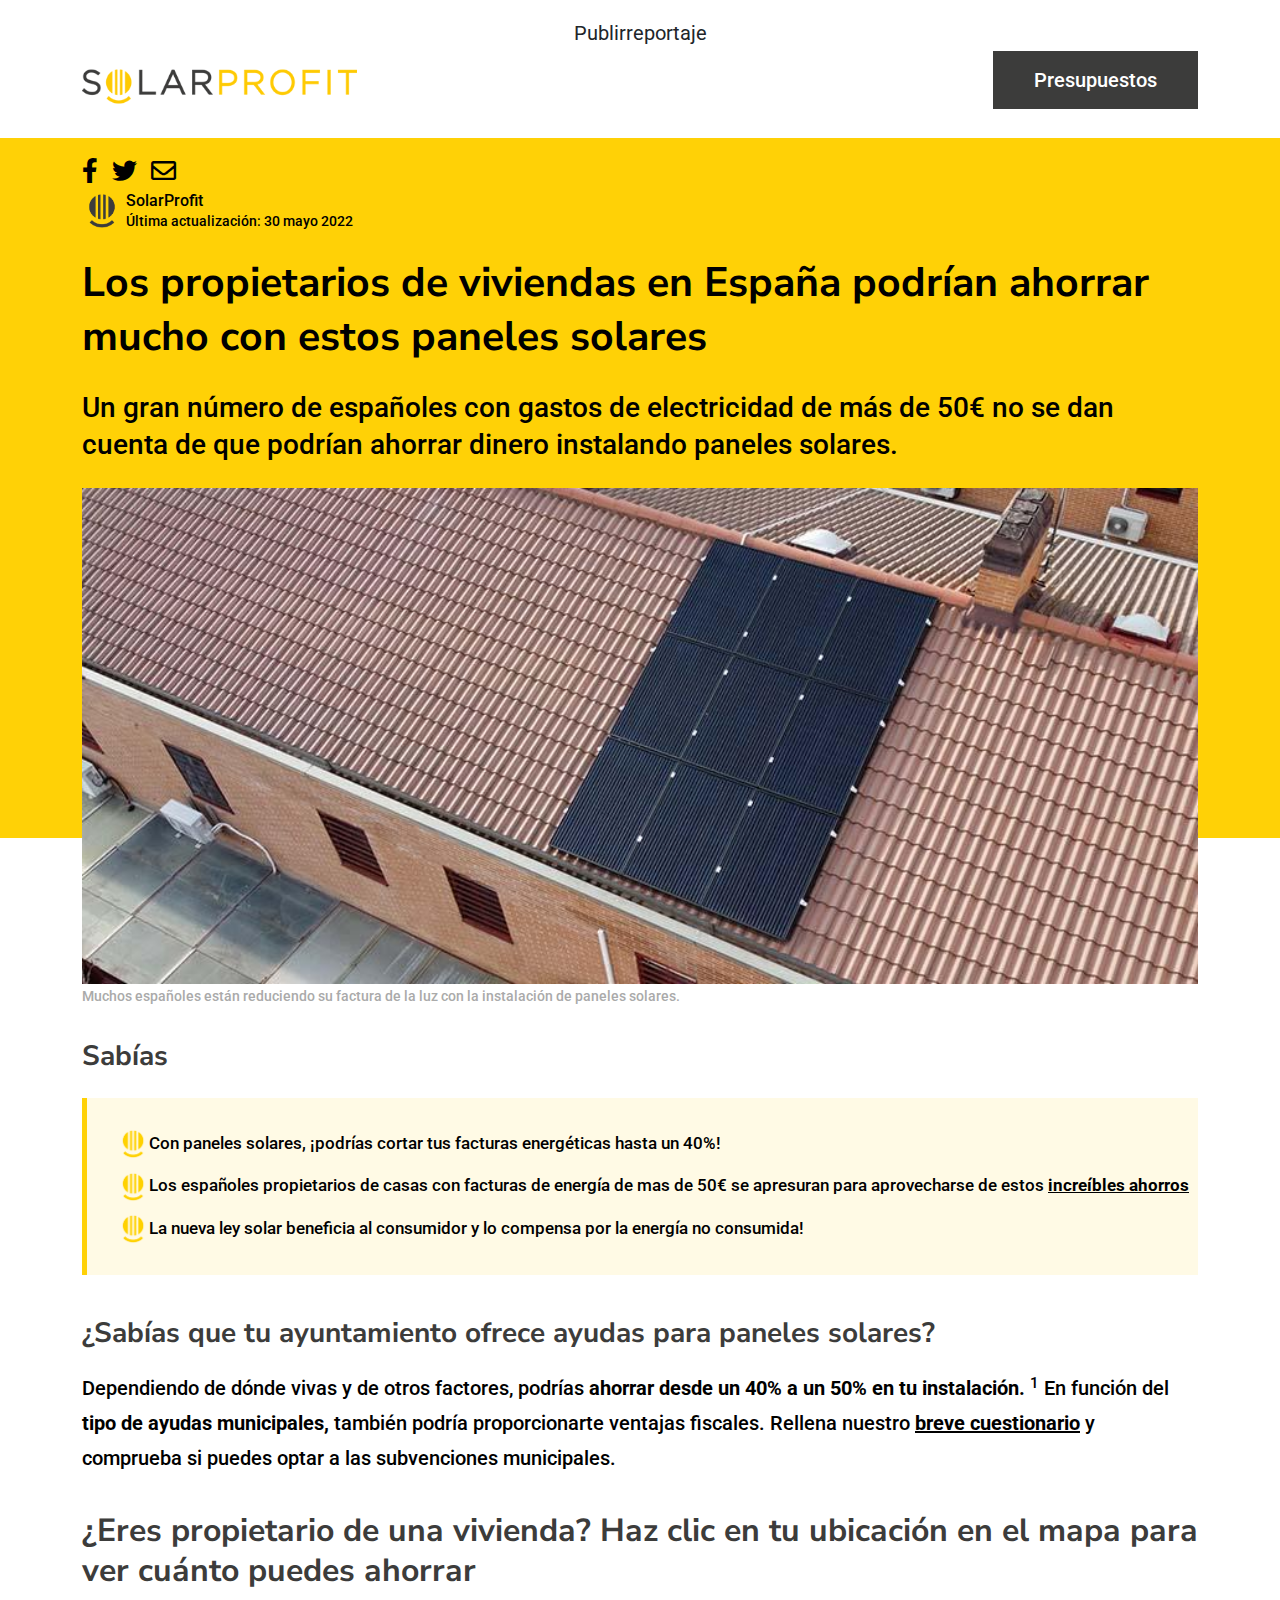
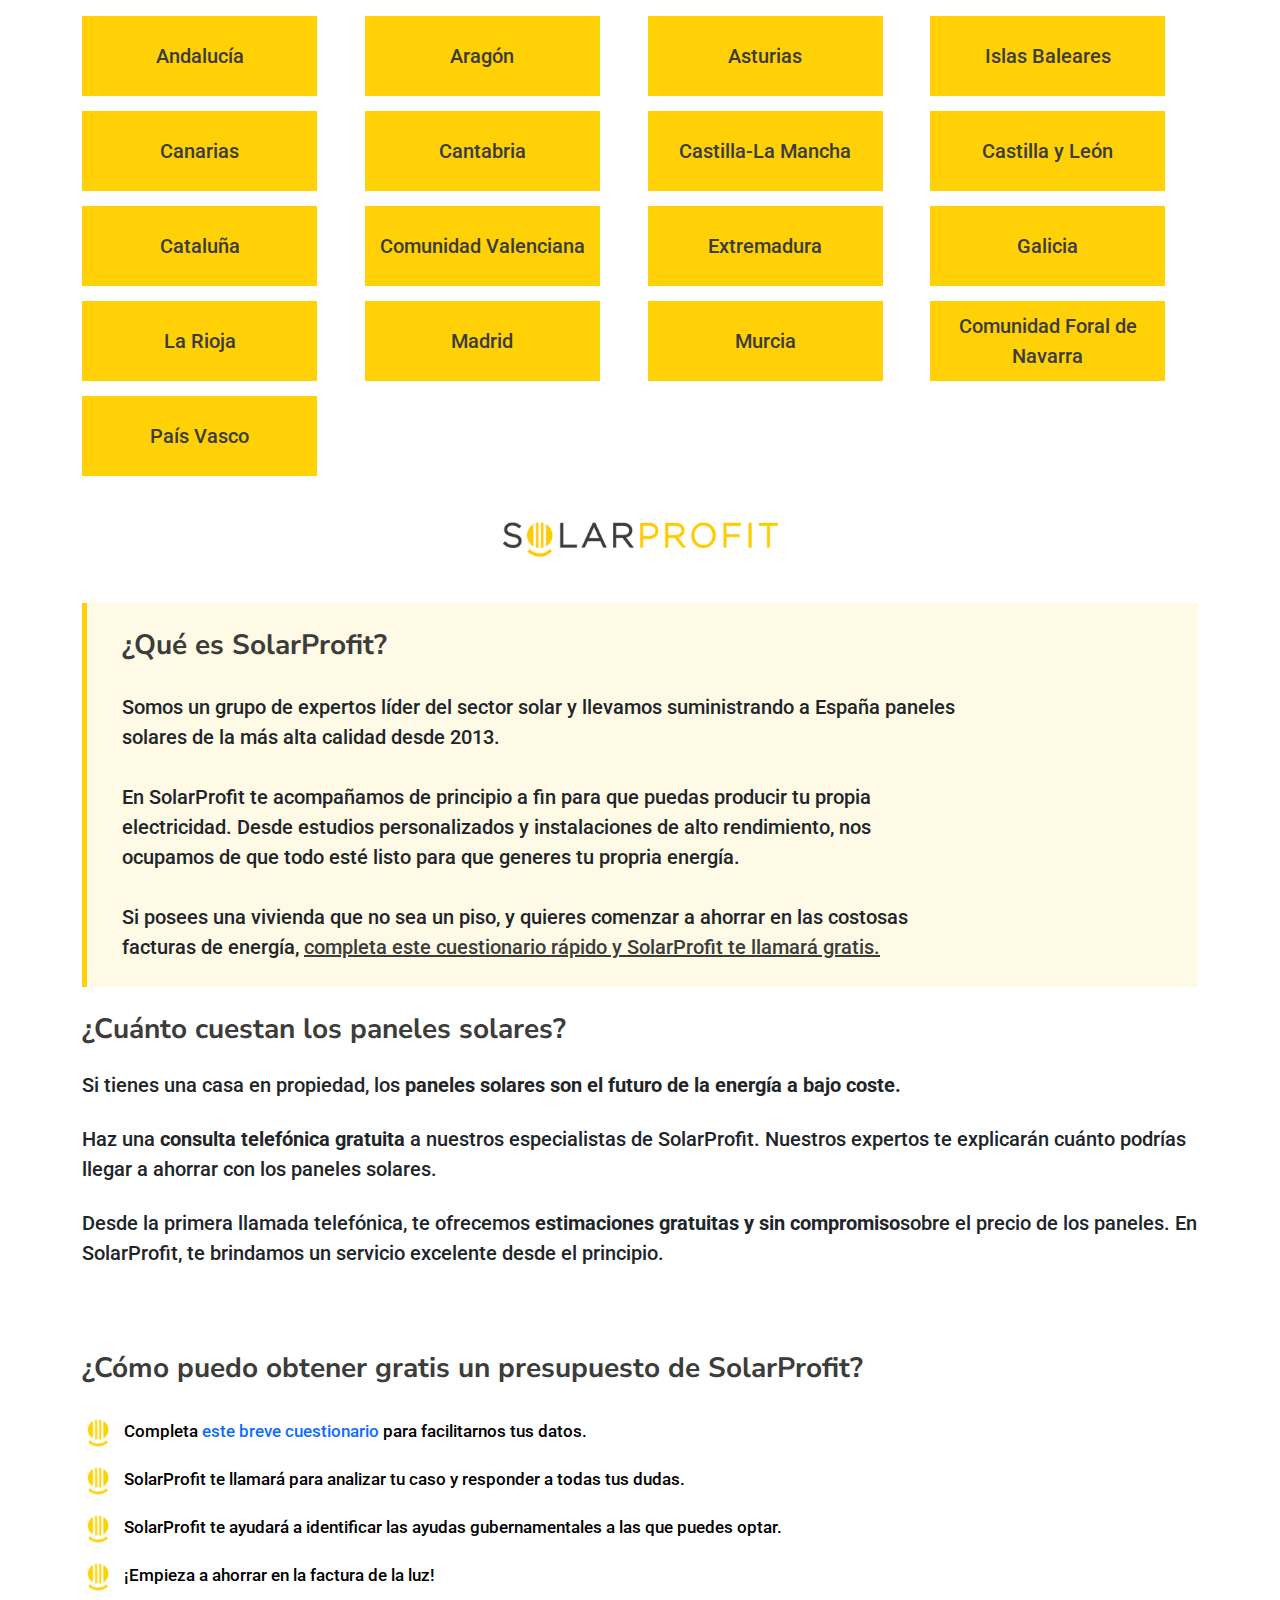
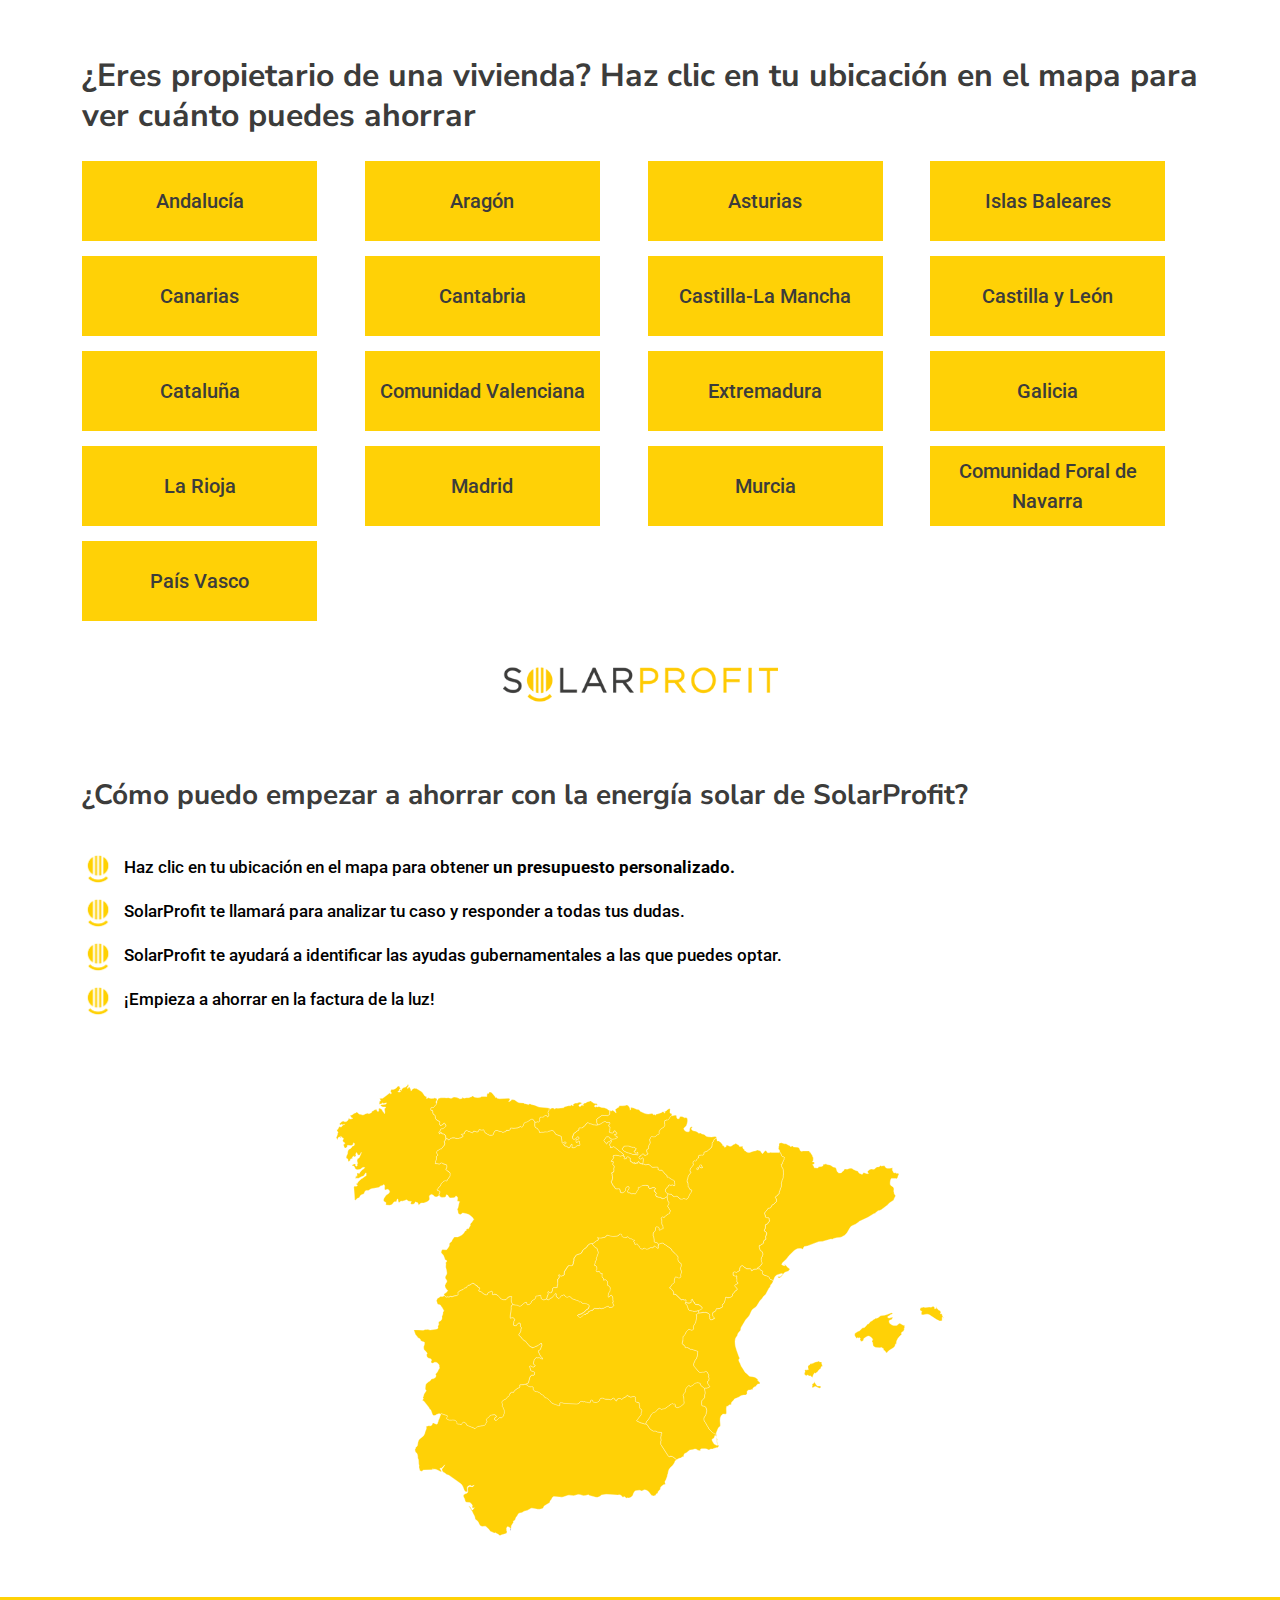
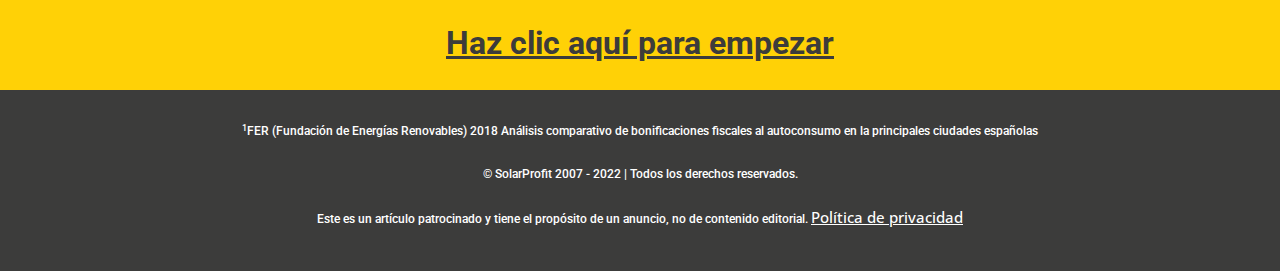
==== index.html @ 8069a6cf "first commit" ====
<!DOCTYPE html>
<html lang="en">
<head>
  <meta charset="UTF-8">
  <meta name="viewport" content="width=device-width, initial-scale=1.0">
  <meta http-equiv="X-UA-Compatible" content="ie=edge">
  <title>Solar Profit | </title>
  <link rel='shortcut icon' href='assets/images/solarprofit-favicon-grey.png' type='image/x-icon'>
  <link rel="stylesheet" href="assets/vendor/fontawesome/css/all.min.css">
  <link rel="stylesheet" href="assets/vendor/bootstrap/css/bootstrap.min.css">
  <link rel="stylesheet" href="assets/vendor/Swiper-slider/css/swiper-bundle.min.css">
  <link rel="stylesheet" href="assets/css/style.css">
</head>

<body>
  <!-- all codes for ===***header***=== starts from here -->
  <header class="header py-3">
    <div class="container">
      <h2 class="adver">Publirreportaje</h2>
      <div class="main">
         <div class="row">
            <div class="col-sm-6 text-center text-sm-start">
               <img class="img-fluid logo-lg" src="assets/images/solar-profit-logo.png" alt="img">
            </div>
            <div class="col-sm-6 text-end d-none d-sm-block">
               <a class="btn btn-black"href="solar-profit-v1.html">Presupuestos</a>
            </div>
         </div>
      </div>
    </div>    
  </header>
  <!-- all codes for ===***header***=== ended -->



  <!-- all codes for ===***banner***=== starts from here -->
  <section class="hero">
   <div class="top-section">
      <div class="container">
         <div class="social-media">
            <a href="#"><i class="fab fa-facebook-f"></i></a>
            <a href="#"><i class="fab fa-twitter"></i></a>
            <a href="#"><i class="far fa-envelope"></i></a>
   
            <div>
               <div class="d-flex pt-1">
                  <div class="image me-1"><img width="40" src="assets/images/solarprofit-favicon-grey.png" alt="img"></div>
                  <div class="text">
                     <h5>SolarProfit</h5>
                     <p>Última actualización: 30 mayo 2022</p>
                  </div>
               </div>
            </div>
         </div>
   
         <div class="main-content">
            <h1>Los propietarios de viviendas en España podrían ahorrar mucho con estos paneles solares</h1>
            <p>Un gran número de españoles con gastos de electricidad de más de 50€ no se dan cuenta de que podrían ahorrar dinero instalando paneles solares.
            </p>
         </div>
      </div>
   </div>
   <div class="bottom-section">
      <div class="container">
         <div class="image-container">
            <img class="img-fluid w-100" src="assets/images/eco-experts-sp-es-branded-hero-2.jpg" alt="image">
            <p class="pic-detailed">Muchos españoles están reduciendo su factura de la luz con la instalación de paneles solares.</p>
         </div>
      </div>
   </div>
  </section>
  <!-- all codes for ===***banner***=== ended -->


  <!-- all codes for ===***solar-properties***=== starts from here -->
  <section class="solar-properties">
   <div class="container">
      <h2>Sabías</h2>
      <div>
         <ul class="propery-list">
            <li><img width="32" src="assets/images/solarprofit-favicon-yellow.png" alt="bullet">Con paneles solares, ¡podrías cortar tus facturas energéticas hasta un 40%!</li>
            <li><img width="32" src="assets/images/solarprofit-favicon-yellow.png" alt="bullet">Los españoles propietarios de casas con facturas de energía de mas de 50€ se apresuran para aprovecharse de estos <a href="#">increíbles ahorros</a></li>
            <li><img width="32" src="assets/images/solarprofit-favicon-yellow.png" alt="bullet">La nueva ley solar beneficia al consumidor y lo compensa por la energía no consumida!</li>
         </ul>
      </div>

      <h2 class="py-3">¿Sabías que tu ayuntamiento ofrece ayudas para paneles solares?</h2>

      <p>Dependiendo de dónde vivas y de otros factores, podrías <strong>ahorrar desde un 40% a un 50% en tu instalación.</strong> <SUP>1</SUP> En función del <strong>tipo de ayudas municipales, </strong>también podría proporcionarte ventajas fiscales. Rellena nuestro <a href="#">breve cuestionario</a> y comprueba si puedes optar a las subvenciones municipales.</p>
   </div>
  </section>
  <!-- all codes for ===***solar-properties***=== ended -->


  <!-- all codes for ===***NEAR LOcation service***=== starts from here -->
  <section class="near-location-service">
   <div class="container">
      <h2><a href="#">¿Eres propietario de una vivienda? Haz clic en tu ubicación en el mapa para ver cuánto puedes ahorrar</a></h2>

      <div class="locations">
         <div><a class="btn btn-yellow" href="#">Andalucía</a></div>
         <div><a class="btn btn-yellow" href="#">Aragón</a></div>
         <div><a class="btn btn-yellow" href="#">Asturias</a></div>
         <div><a class="btn btn-yellow" href="#">Islas Baleares</a></div>
         <div><a class="btn btn-yellow" href="#">Canarias</a></div>
         <div><a class="btn btn-yellow" href="#">Cantabria</a></div>
         <div><a class="btn btn-yellow" href="#">Castilla-La Mancha</a></div>
         <div><a class="btn btn-yellow" href="#">Castilla y León</a></div>
         <div><a class="btn btn-yellow" href="#">Cataluña</a></div>
         <div><a class="btn btn-yellow" href="#">Comunidad Valenciana</a></div>
         <div><a class="btn btn-yellow" href="#">Extremadura</a></div>
         <div><a class="btn btn-yellow" href="#">Galicia</a></div>
         <div><a class="btn btn-yellow" href="#">La Rioja</a></div>
         <div><a class="btn btn-yellow" href="#">Madrid</a></div>
         <div><a class="btn btn-yellow" href="#">Murcia</a></div>
         <div><a class="btn btn-yellow" href="#">Comunidad Foral de Navarra</a></div>
         <div><a class="btn btn-yellow" href="#">País Vasco</a></div>
      </div>
   </div>
  </section>
  <!-- all codes for ===***NEAR LOcation service***=== ended -->

  <!-- cost-n-details -->
  <section class="cost-and-details">
   <div class="container">
      <div class="header text-center">
         <img class="img-fluid logo-lg" src="assets/images/solar-profit-logo.png" alt="a">
      </div>

      <div class="what-is-solarProfit">
         <h2>¿Qué es SolarProfit?</h2>
         <p>
            Somos un grupo de expertos líder del sector solar y llevamos suministrando a España paneles
            solares de la más alta calidad desde 2013.

            En SolarProfit te acompañamos de principio a fin para que puedas producir tu propia
            electricidad. Desde estudios personalizados y instalaciones de alto rendimiento, nos
            ocupamos de que todo esté listo para que generes tu propria energía.

            Si posees una vivienda que no sea un piso, y quieres comenzar a ahorrar en las costosas
            facturas de energía, <a href="#">completa este cuestionario rápido y SolarProfit te llamará gratis.</a>
         </p>
      </div>

      <div class="cost pb-3 pb-md-5">
         <h2 class="pb-3 pb-md-4">¿Cuánto cuestan los paneles solares?</h2>
         <p>Si tienes una casa en propiedad, los <strong>paneles solares son el futuro de la energía a bajo coste.</strong></p> <br>
         <p>Haz una <strong>consulta telefónica gratuita</strong> a nuestros especialistas de SolarProfit. Nuestros expertos te explicarán cuánto podrías llegar a ahorrar con los paneles solares.</p>
         <br>
         <p>Desde la primera llamada telefónica, te ofrecemos <strong>estimaciones gratuitas y sin compromiso</strong>sobre el precio de los paneles. En SolarProfit, te brindamos un servicio excelente desde el principio.</p>
      </div>

      <div class="free-quote">
         <h2 class="pb-3 pb-md-4">¿Cómo puedo obtener gratis un presupuesto de SolarProfit?</h2>

         <div>
            <ul>
               <li><img src="assets/images/solarprofit-favicon-yellow.png" alt="img">Completa <a href="#">este breve cuestionario</a> para facilitarnos tus datos.</li>
               <li><img src="assets/images/solarprofit-favicon-yellow.png" alt="img">SolarProfit te llamará para analizar tu caso y responder a todas tus dudas.</li>
               <li><img src="assets/images/solarprofit-favicon-yellow.png" alt="img">SolarProfit te ayudará a identificar las ayudas gubernamentales a las que puedes optar.</li>
               <li><img src="assets/images/solarprofit-favicon-yellow.png" alt="img">¡Empieza a ahorrar en la factura de la luz!</li>
            </ul>
         </div>
      </div>
   </div>
  </section>
  <!-- cost-n-details -->

   <!-- all codes for ===***NEAR LOcation service***=== starts from here -->
   <section class="near-location-service">
      <div class="container">
         <h2><a href="#">¿Eres propietario de una vivienda? Haz clic en tu ubicación en el mapa para ver cuánto puedes ahorrar</a></h2>
   
         <div class="locations">
            <div><a class="btn btn-yellow" href="#">Andalucía</a></div>
            <div><a class="btn btn-yellow" href="#">Aragón</a></div>
            <div><a class="btn btn-yellow" href="#">Asturias</a></div>
            <div><a class="btn btn-yellow" href="#">Islas Baleares</a></div>
            <div><a class="btn btn-yellow" href="#">Canarias</a></div>
            <div><a class="btn btn-yellow" href="#">Cantabria</a></div>
            <div><a class="btn btn-yellow" href="#">Castilla-La Mancha</a></div>
            <div><a class="btn btn-yellow" href="#">Castilla y León</a></div>
            <div><a class="btn btn-yellow" href="#">Cataluña</a></div>
            <div><a class="btn btn-yellow" href="#">Comunidad Valenciana</a></div>
            <div><a class="btn btn-yellow" href="#">Extremadura</a></div>
            <div><a class="btn btn-yellow" href="#">Galicia</a></div>
            <div><a class="btn btn-yellow" href="#">La Rioja</a></div>
            <div><a class="btn btn-yellow" href="#">Madrid</a></div>
            <div><a class="btn btn-yellow" href="#">Murcia</a></div>
            <div><a class="btn btn-yellow" href="#">Comunidad Foral de Navarra</a></div>
            <div><a class="btn btn-yellow" href="#">País Vasco</a></div>
         </div>
      </div>
   </section>
   <!-- all codes for ===***NEAR LOcation service***=== ended -->


   <!-- starts saving with solar energy -->
   <section class="saving-with-solar">
      <div class="container">
         <div class="header text-center">
          <img class="img-fluid logo-lg" src="assets/images/solar-profit-logo.png" alt="img">
         </div>

         <div class="contents">
           <h2>¿Cómo puedo empezar a ahorrar con la energía solar de SolarProfit?</h2>

            <ul>
               <li><img src="assets/images/solarprofit-favicon-yellow.png" alt="img">Haz clic en tu ubicación en el mapa para obtener <strong>un presupuesto personalizado.</strong></li>
               <li><img src="assets/images/solarprofit-favicon-yellow.png" alt="img">SolarProfit te llamará para analizar tu caso y responder a todas tus dudas.</li>
               <li><img src="assets/images/solarprofit-favicon-yellow.png" alt="img">SolarProfit te ayudará a identificar las ayudas gubernamentales a las que puedes optar.</li>
               <li><img src="assets/images/solarprofit-favicon-yellow.png" alt="img">¡Empieza a ahorrar en la factura de la luz!</li>
            </ul>

            <div class="map py-3 py-md-5">
               <div class="text-center">
                  <img width="850" class="img-fluid map-image" src="assets/images/map.svg" alt="map">
               </div>
            </div>

         </div>
      </div>
      <h5 class="let-start text-center"><a href="#">Haz clic aquí para empezar</a></h5>
  </section>
  <!-- starts saving with solar energy -->




  <!-- all codes for ===***footer***=== starts from here -->
  <footer class="footer">
    <div class="container text-center">
      <p class="footer-small-font"> <SUp>1</SUp>FER (Fundación de Energías Renovables) 2018 Análisis comparativo de bonificaciones fiscales al autoconsumo en la principales ciudades españolas</p>

      <p class="footer-small-font">© SolarProfit 2007 - 2022 | Todos los derechos reservados.</p>
  
      <p class="footer-small-font">Este es un artículo patrocinado y tiene el propósito de un anuncio, no de contenido editorial. <a href="#">Política de privacidad</a></p>
    </div>
  </footer>
  <!-- all codes for ===***footer***=== ended -->


  <!-- all scripts are starts from here -->
  <script src="assets/vendor/bootstrap/js/bootstrap.min.js"></script>
  <script src="assets/vendor/Swiper-slider/js/swiper-bundle.min.js"></script>
  <script src="assets/js/custom.js"></script>
  <!-- .........script ended............. -->
</body>
</html>
---- assets/css/style.css ----
@import"https://fonts.googleapis.com/css2?family=Montserrat:wght@100;300;400;500;700&family=Nunito+Sans:wght@300;400;700&family=Open+Sans:wght@300;400;500;700&family=Roboto:wght@300;400;500;700&display=swap";*{margin:0;padding:0;outline:none;box-sizing:border-box}::after,::before{box-sizing:border-box}h1,h2,h3,h4,h5,h6,ol,ul,p,address,strong,i{margin-top:0px;margin-bottom:0px}ul,li{list-style:none}a,a:hover{text-decoration:none}body{font-family:"Roboto",sans-serif}.header{padding:3px 0}.header .image{text-align:center}.header .image img{width:100%;max-width:160px}.header .adver{font-family:"Roboto",sans-serif;font-weight:400;font-size:20px;text-align:center;line-height:35px}.logo-lg{width:100%;max-width:275px}.footer{padding:30px 0;background:#3c3c3b;color:#fff}.footer p{color:#e5e8ec;font-size:15px;font-family:"Open Sans",sans-serif;padding-bottom:10px}.footer a{color:#fff;text-decoration:underline;font-size:15px;font-family:"Open Sans",sans-serif;font-weight:500}.footer .policy{border-right:2px solid #fff}.footer .footer-small-font{font-family:"Roboto",sans-serif;font-weight:500;font-size:12px;line-height:23px;color:#fff}.footer .footer-small-font:not(:last-child){padding-bottom:20px}@media(min-width: 1500px){.banner{padding-bottom:50px}}.banner .main{background:#ffd106}.banner .main .section-header h1{font-family:"Montserrat",sans-serif;font-weight:600;font-size:31px;text-align:center;padding:32px 0;color:#3c3c3b}@media(max-width: 991px){.banner .main .section-header h1{font-size:24px}}@media(max-width: 767px){.banner .main .section-header h1{font-size:20px}}@media(min-width: 1500px){.banner .main .image img{position:relative;z-index:999;margin-bottom:-50px}}.hero .top-section{background:#ffd106;padding-bottom:350px}.hero .top-section .social-media{padding-top:20px}.hero .top-section .social-media a{display:inline-block;margin-right:10px}.hero .top-section .social-media a i{color:#000;font-size:25px}.hero .top-section .social-media .text{padding-bottom:25px}.hero .top-section .social-media .text h5{font-family:"Roboto",sans-serif;font-weight:500;font-size:16px;line-height:20px;color:#000}.hero .top-section .social-media .text p{font-family:"Roboto",sans-serif;font-weight:500;font-size:14px;line-height:20px;color:#000}.hero .top-section .main-content h1{font-family:"Nunito Sans",sans-serif;font-weight:700;font-size:41px;line-height:54px;color:#000}.hero .top-section .main-content p{font-family:"Roboto",sans-serif;font-weight:500;font-size:28px;line-height:37px;color:#000;padding:25px 0}.hero .bottom-section{margin-top:-350px;position:relative;z-index:999}.hero .bottom-section .image-container img{padding-bottom:-100px}.hero .bottom-section .image-container .pic-detailed{font-family:"Roboto",sans-serif;font-weight:500;font-size:14px;line-height:25px;color:#aaa}.btn-black{background:#3c3c3b;color:#fff;font-family:"Roboto",sans-serif;font-weight:500;font-size:20px;line-height:56px;padding:0 40px;border-radius:0}@media(max-width: 767px){.btn-black{line-height:40px;padding:0 20px}}.btn-yellow{background:#ffd106;color:#3c3c3b;font-size:20px;font-family:"Roboto",sans-serif;font-weight:500;border-radius:0;text-align:center;height:80px;width:100%;max-width:235px;display:flex;align-items:center;justify-content:center;padding:5px}.btn-yellow:hover{background:#3c3c3b;color:#fff}.why-invest-solar{padding:40px 0}.why-invest-solar .section-header{padding-top:15px;text-align:center;position:relative}.why-invest-solar .section-header::before{content:"";position:absolute;top:50%;left:0;width:100%;height:3px;background:#ffd106}.why-invest-solar .section-header h2{font-family:"Montserrat",sans-serif;font-weight:600;font-size:31px;text-align:center;color:#3c3c3b;position:relative;background:#fff;display:inline-block}@media(max-width: 991px){.why-invest-solar .section-header h2{font-size:24px}}@media(max-width: 767px){.why-invest-solar .section-header h2{font-size:20px}}.why-invest-solar .section-body .solar-criteria-details{padding:55px 0}.why-invest-solar .section-body .solar-criteria-details .item-card{height:100%;text-align:center}@media(min-width: 1400px){.why-invest-solar .section-body .solar-criteria-details .item-card{padding:0 80px}}.why-invest-solar .section-body .solar-criteria-details .item-card .image{text-align:center;border-bottom:3px solid #ffd106;max-width:180px;margin:auto}.why-invest-solar .section-body .solar-criteria-details .item-card .image img{width:128px}.why-invest-solar .section-body .solar-criteria-details .item-card .text{padding-top:20px}.why-invest-solar .section-body .solar-criteria-details .item-card .text h3{font-family:"Montserrat",sans-serif;font-weight:700;font-size:20px;padding-bottom:15px;color:#444}.why-invest-solar .section-body .solar-criteria-details .item-card .text p{font-family:"Open Sans",sans-serif;font-weight:400;font-size:18px;color:#444}.awards{background:#fff8d9;padding:35px 0}.awards .contents{display:grid;grid-template-columns:repeat(7, 1fr);text-align:center}@media(max-width: 991px){.awards .contents{grid-template-columns:repeat(4, 1fr);gap:20px}}@media(max-width: 575px){.awards .contents{grid-template-columns:repeat(3, 1fr);gap:20px}}.awards .contents img{max-height:60px;opacity:.7}.solar-properties{padding:30px 0}.solar-properties h2{font-family:"Nunito Sans",sans-serif;font-weight:700;font-size:28px;line-height:34px;color:#3c3c3b}.solar-properties .propery-list{padding:25px 0 25px 30px;margin:25px 0;border-left:5px solid #ffd106;background:#fffae5}.solar-properties .propery-list li{font-family:"Roboto",sans-serif;font-weight:500;font-size:17px;line-height:30px;color:#000;padding:5px 0}.solar-properties .propery-list li a{color:#000;font-weight:700;text-decoration:underline}.solar-properties p{font-family:"Roboto",sans-serif;font-weight:500;font-size:20px;line-height:35px;color:#000;padding:5px 0}.solar-properties p a{font-weight:700;text-decoration:underline;color:#000}.near-location-service h2{font-family:"Nunito Sans",sans-serif;font-weight:700;font-size:32px;line-height:40px;color:#3c3c3b}.near-location-service h2 a{color:#3c3c3b}.near-location-service .locations{padding:25px 0;display:grid;grid-template-columns:repeat(4, 1fr);gap:15px}@media(max-width: 991px){.near-location-service .locations{grid-template-columns:repeat(3, 1fr)}}@media(max-width: 575px){.near-location-service .locations{grid-template-columns:repeat(2, 1fr)}}.cost-and-details h2{font-family:"Nunito Sans",sans-serif;font-weight:700;font-size:28px;line-height:34px;color:#3c3c3b}.cost-and-details p{white-space:pre-line;font-family:"Roboto",sans-serif;font-weight:500;font-size:20px}.cost-and-details p a{color:#3c3c3b;text-decoration:underline}.cost-and-details .what-is-solarProfit{padding:25px 0 25px 35px;margin:25px 0;background:#fffae5;border-left:5px solid #ffd106}.cost-and-details .free-quote{padding:35px 0 55px}.cost-and-details .free-quote ul{padding-left:0}.cost-and-details .free-quote ul li{padding:8px 0;font-family:"Roboto",sans-serif;font-weight:500;font-size:17px;color:#000}.cost-and-details .free-quote ul li img{max-width:32px;margin-right:10px}.saving-with-solar h2{font-family:"Nunito Sans",sans-serif;font-weight:700;font-size:28px;line-height:34px;color:#3c3c3b;padding:55px 0 35px}.saving-with-solar ul{padding-left:0}.saving-with-solar ul li{padding:6px 0;font-family:"Roboto",sans-serif;font-weight:500;font-size:17px;color:#000}.saving-with-solar ul li img{max-width:32px;margin-right:10px}.saving-with-solar .let-start{font-family:"Roboto",sans-serif;font-weight:700;font-size:32px;line-height:57px;padding:18px 0;background:#ffd106}.saving-with-solar .let-start a{color:#3c3c3b;text-decoration:underline}/*# sourceMappingURL=style.css.map */
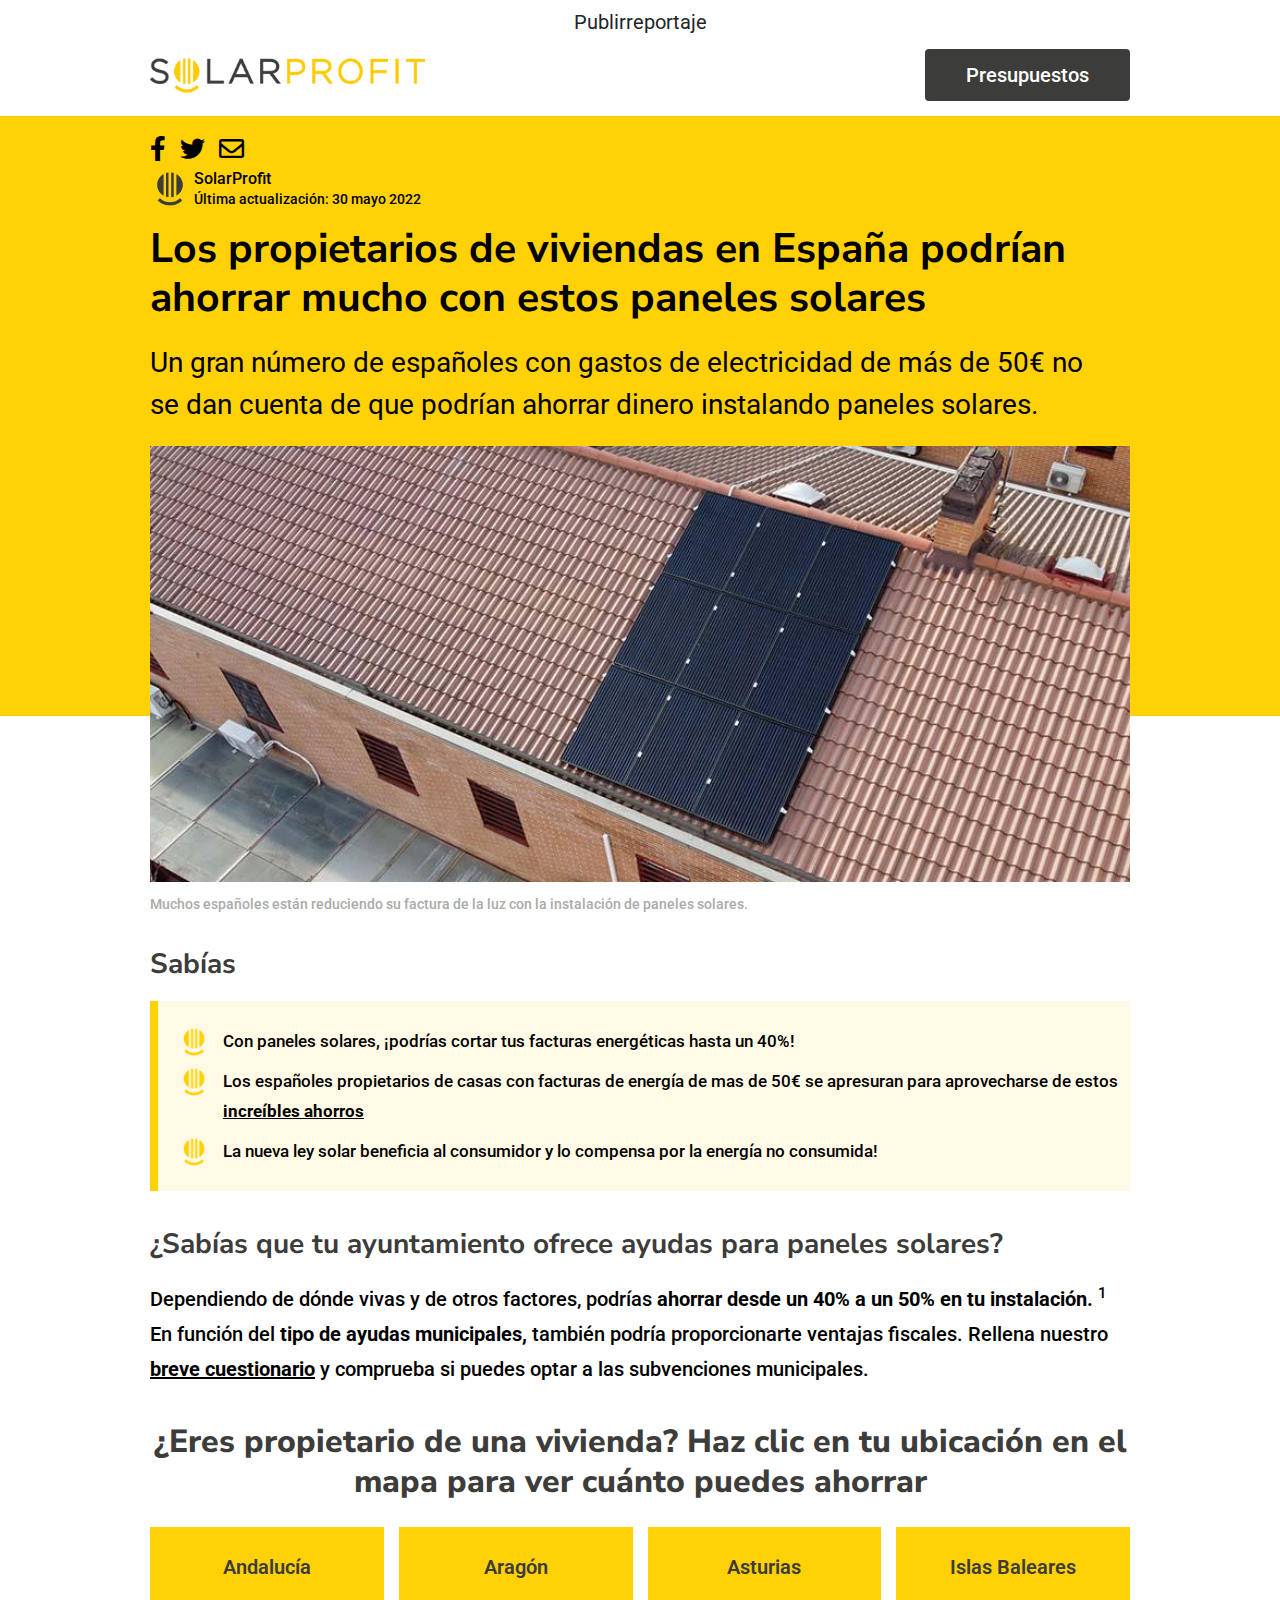
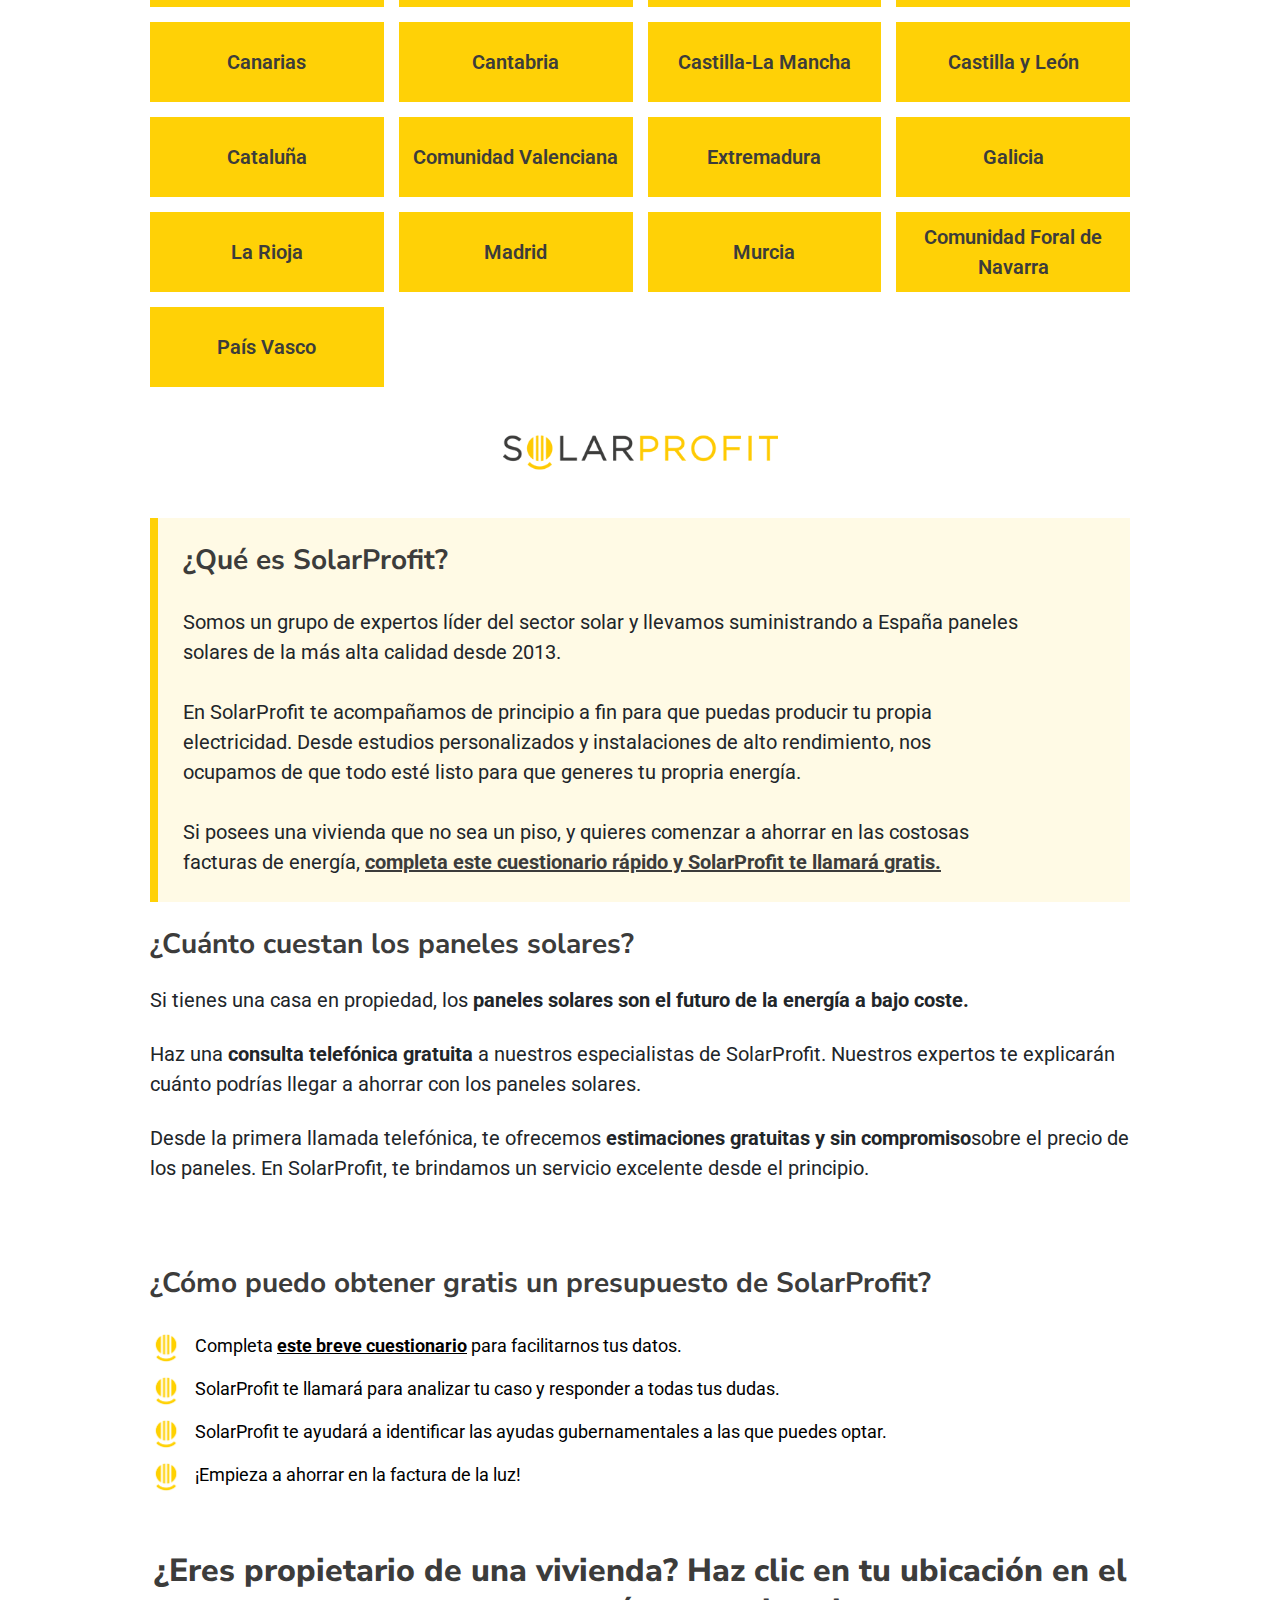
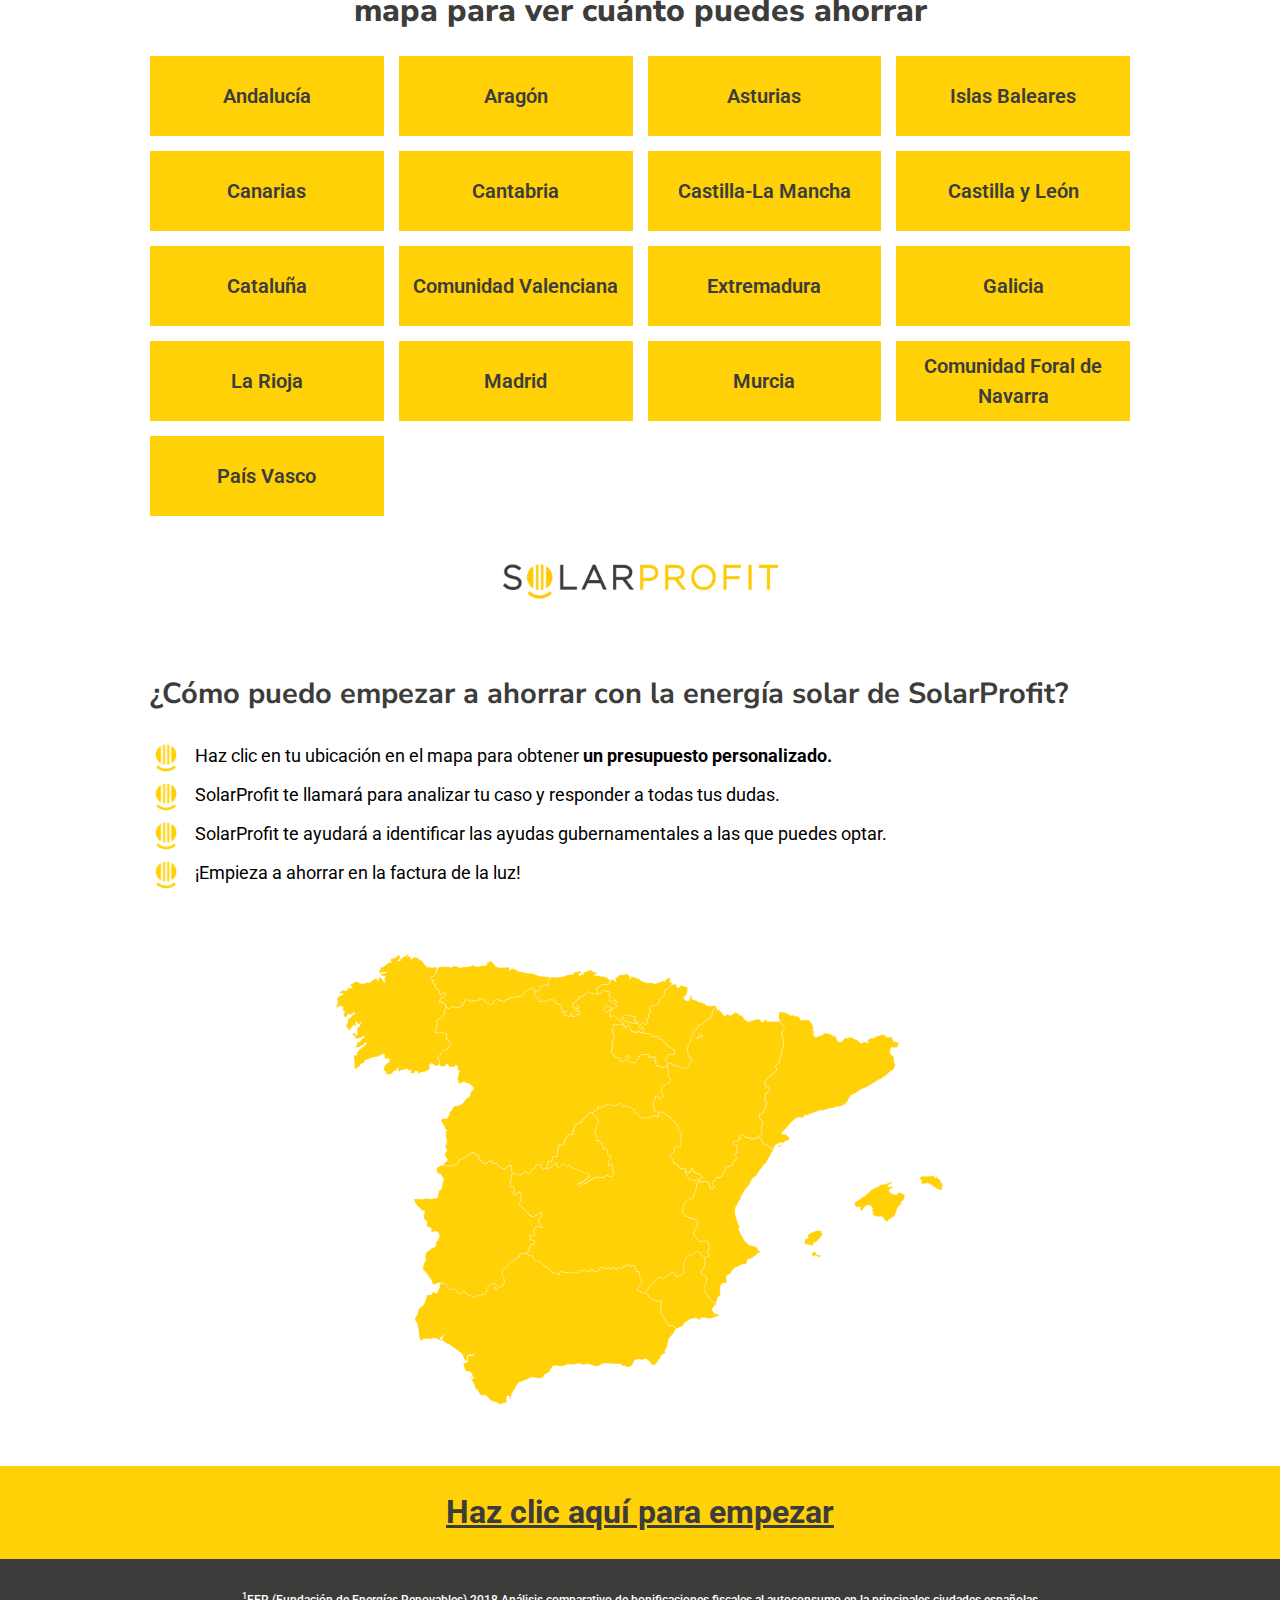
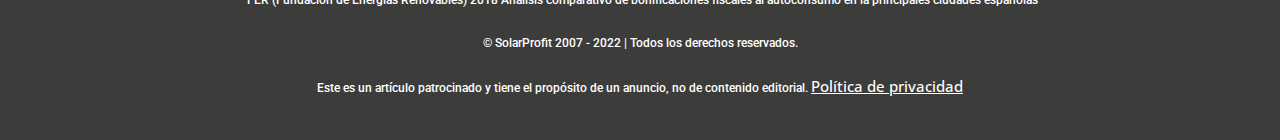
==== commit 7dc0c208: "final" ====
--- a/index.html
+++ b/index.html
@@ -8,17 +8,16 @@
   <link rel='shortcut icon' href='assets/images/solarprofit-favicon-grey.png' type='image/x-icon'>
   <link rel="stylesheet" href="assets/vendor/fontawesome/css/all.min.css">
   <link rel="stylesheet" href="assets/vendor/bootstrap/css/bootstrap.min.css">
-  <link rel="stylesheet" href="assets/vendor/Swiper-slider/css/swiper-bundle.min.css">
   <link rel="stylesheet" href="assets/css/style.css">
 </head>
 
 <body>
   <!-- all codes for ===***header***=== starts from here -->
-  <header class="header py-3">
-    <div class="container">
+  <header class="header">
+    <div class="container w-980">
       <h2 class="adver">Publirreportaje</h2>
       <div class="main">
-         <div class="row">
+         <div class="row align-items-center">
             <div class="col-sm-6 text-center text-sm-start">
                <img class="img-fluid logo-lg" src="assets/images/solar-profit-logo.png" alt="img">
             </div>
@@ -30,7 +29,6 @@
     </div>    
   </header>
   <!-- all codes for ===***header***=== ended -->
-
 
 
   <!-- all codes for ===***banner***=== starts from here -->
@@ -55,7 +53,8 @@
    
          <div class="main-content">
             <h1>Los propietarios de viviendas en España podrían ahorrar mucho con estos paneles solares</h1>
-            <p>Un gran número de españoles con gastos de electricidad de más de 50€ no se dan cuenta de que podrían ahorrar dinero instalando paneles solares.
+            <p>Un gran número de españoles con gastos de electricidad de más de 50€ no 
+               se dan cuenta de que podrían ahorrar dinero instalando paneles solares.
             </p>
          </div>
       </div>
@@ -78,9 +77,9 @@
       <h2>Sabías</h2>
       <div>
          <ul class="propery-list">
-            <li><img width="32" src="assets/images/solarprofit-favicon-yellow.png" alt="bullet">Con paneles solares, ¡podrías cortar tus facturas energéticas hasta un 40%!</li>
-            <li><img width="32" src="assets/images/solarprofit-favicon-yellow.png" alt="bullet">Los españoles propietarios de casas con facturas de energía de mas de 50€ se apresuran para aprovecharse de estos <a href="#">increíbles ahorros</a></li>
-            <li><img width="32" src="assets/images/solarprofit-favicon-yellow.png" alt="bullet">La nueva ley solar beneficia al consumidor y lo compensa por la energía no consumida!</li>
+            <li>Con paneles solares, ¡podrías cortar tus facturas energéticas hasta un 40%!</li>
+            <li>Los españoles propietarios de casas con facturas de energía de mas de 50€ se apresuran para aprovecharse de estos <a href="#">increíbles ahorros</a></li>
+            <li>La nueva ley solar beneficia al consumidor y lo compensa por la energía no consumida!</li>
          </ul>
       </div>
 
@@ -155,10 +154,10 @@
 
          <div>
             <ul>
-               <li><img src="assets/images/solarprofit-favicon-yellow.png" alt="img">Completa <a href="#">este breve cuestionario</a> para facilitarnos tus datos.</li>
-               <li><img src="assets/images/solarprofit-favicon-yellow.png" alt="img">SolarProfit te llamará para analizar tu caso y responder a todas tus dudas.</li>
-               <li><img src="assets/images/solarprofit-favicon-yellow.png" alt="img">SolarProfit te ayudará a identificar las ayudas gubernamentales a las que puedes optar.</li>
-               <li><img src="assets/images/solarprofit-favicon-yellow.png" alt="img">¡Empieza a ahorrar en la factura de la luz!</li>
+               <li>Completa <a href="#">este breve cuestionario</a> para facilitarnos tus datos.</li>
+               <li>SolarProfit te llamará para analizar tu caso y responder a todas tus dudas.</li>
+               <li>SolarProfit te ayudará a identificar las ayudas gubernamentales a las que puedes optar.</li>
+               <li>¡Empieza a ahorrar en la factura de la luz!</li>
             </ul>
          </div>
       </div>
@@ -206,10 +205,10 @@
            <h2>¿Cómo puedo empezar a ahorrar con la energía solar de SolarProfit?</h2>
 
             <ul>
-               <li><img src="assets/images/solarprofit-favicon-yellow.png" alt="img">Haz clic en tu ubicación en el mapa para obtener <strong>un presupuesto personalizado.</strong></li>
-               <li><img src="assets/images/solarprofit-favicon-yellow.png" alt="img">SolarProfit te llamará para analizar tu caso y responder a todas tus dudas.</li>
-               <li><img src="assets/images/solarprofit-favicon-yellow.png" alt="img">SolarProfit te ayudará a identificar las ayudas gubernamentales a las que puedes optar.</li>
-               <li><img src="assets/images/solarprofit-favicon-yellow.png" alt="img">¡Empieza a ahorrar en la factura de la luz!</li>
+               <li>Haz clic en tu ubicación en el mapa para obtener <strong>un presupuesto personalizado.</strong></li>
+               <li>SolarProfit te llamará para analizar tu caso y responder a todas tus dudas.</li>
+               <li>SolarProfit te ayudará a identificar las ayudas gubernamentales a las que puedes optar.</li>
+               <li>¡Empieza a ahorrar en la factura de la luz!</li>
             </ul>
 
             <div class="map py-3 py-md-5">
@@ -223,8 +222,6 @@
       <h5 class="let-start text-center"><a href="#">Haz clic aquí para empezar</a></h5>
   </section>
   <!-- starts saving with solar energy -->
-
-
 
 
   <!-- all codes for ===***footer***=== starts from here -->
@@ -242,7 +239,6 @@
 
   <!-- all scripts are starts from here -->
   <script src="assets/vendor/bootstrap/js/bootstrap.min.js"></script>
-  <script src="assets/vendor/Swiper-slider/js/swiper-bundle.min.js"></script>
   <script src="assets/js/custom.js"></script>
   <!-- .........script ended............. -->
 </body>
--- a/assets/css/style.css
+++ b/assets/css/style.css
@@ -1 +1 @@
-@import"https://fonts.googleapis.com/css2?family=Montserrat:wght@100;300;400;500;700&family=Nunito+Sans:wght@300;400;700&family=Open+Sans:wght@300;400;500;700&family=Roboto:wght@300;400;500;700&display=swap";*{margin:0;padding:0;outline:none;box-sizing:border-box}::after,::before{box-sizing:border-box}h1,h2,h3,h4,h5,h6,ol,ul,p,address,strong,i{margin-top:0px;margin-bottom:0px}ul,li{list-style:none}a,a:hover{text-decoration:none}body{font-family:"Roboto",sans-serif}.header{padding:3px 0}.header .image{text-align:center}.header .image img{width:100%;max-width:160px}.header .adver{font-family:"Roboto",sans-serif;font-weight:400;font-size:20px;text-align:center;line-height:35px}.logo-lg{width:100%;max-width:275px}.footer{padding:30px 0;background:#3c3c3b;color:#fff}.footer p{color:#e5e8ec;font-size:15px;font-family:"Open Sans",sans-serif;padding-bottom:10px}.footer a{color:#fff;text-decoration:underline;font-size:15px;font-family:"Open Sans",sans-serif;font-weight:500}.footer .policy{border-right:2px solid #fff}.footer .footer-small-font{font-family:"Roboto",sans-serif;font-weight:500;font-size:12px;line-height:23px;color:#fff}.footer .footer-small-font:not(:last-child){padding-bottom:20px}@media(min-width: 1500px){.banner{padding-bottom:50px}}.banner .main{background:#ffd106}.banner .main .section-header h1{font-family:"Montserrat",sans-serif;font-weight:600;font-size:31px;text-align:center;padding:32px 0;color:#3c3c3b}@media(max-width: 991px){.banner .main .section-header h1{font-size:24px}}@media(max-width: 767px){.banner .main .section-header h1{font-size:20px}}@media(min-width: 1500px){.banner .main .image img{position:relative;z-index:999;margin-bottom:-50px}}.hero .top-section{background:#ffd106;padding-bottom:350px}.hero .top-section .social-media{padding-top:20px}.hero .top-section .social-media a{display:inline-block;margin-right:10px}.hero .top-section .social-media a i{color:#000;font-size:25px}.hero .top-section .social-media .text{padding-bottom:25px}.hero .top-section .social-media .text h5{font-family:"Roboto",sans-serif;font-weight:500;font-size:16px;line-height:20px;color:#000}.hero .top-section .social-media .text p{font-family:"Roboto",sans-serif;font-weight:500;font-size:14px;line-height:20px;color:#000}.hero .top-section .main-content h1{font-family:"Nunito Sans",sans-serif;font-weight:700;font-size:41px;line-height:54px;color:#000}.hero .top-section .main-content p{font-family:"Roboto",sans-serif;font-weight:500;font-size:28px;line-height:37px;color:#000;padding:25px 0}.hero .bottom-section{margin-top:-350px;position:relative;z-index:999}.hero .bottom-section .image-container img{padding-bottom:-100px}.hero .bottom-section .image-container .pic-detailed{font-family:"Roboto",sans-serif;font-weight:500;font-size:14px;line-height:25px;color:#aaa}.btn-black{background:#3c3c3b;color:#fff;font-family:"Roboto",sans-serif;font-weight:500;font-size:20px;line-height:56px;padding:0 40px;border-radius:0}@media(max-width: 767px){.btn-black{line-height:40px;padding:0 20px}}.btn-yellow{background:#ffd106;color:#3c3c3b;font-size:20px;font-family:"Roboto",sans-serif;font-weight:500;border-radius:0;text-align:center;height:80px;width:100%;max-width:235px;display:flex;align-items:center;justify-content:center;padding:5px}.btn-yellow:hover{background:#3c3c3b;color:#fff}.why-invest-solar{padding:40px 0}.why-invest-solar .section-header{padding-top:15px;text-align:center;position:relative}.why-invest-solar .section-header::before{content:"";position:absolute;top:50%;left:0;width:100%;height:3px;background:#ffd106}.why-invest-solar .section-header h2{font-family:"Montserrat",sans-serif;font-weight:600;font-size:31px;text-align:center;color:#3c3c3b;position:relative;background:#fff;display:inline-block}@media(max-width: 991px){.why-invest-solar .section-header h2{font-size:24px}}@media(max-width: 767px){.why-invest-solar .section-header h2{font-size:20px}}.why-invest-solar .section-body .solar-criteria-details{padding:55px 0}.why-invest-solar .section-body .solar-criteria-details .item-card{height:100%;text-align:center}@media(min-width: 1400px){.why-invest-solar .section-body .solar-criteria-details .item-card{padding:0 80px}}.why-invest-solar .section-body .solar-criteria-details .item-card .image{text-align:center;border-bottom:3px solid #ffd106;max-width:180px;margin:auto}.why-invest-solar .section-body .solar-criteria-details .item-card .image img{width:128px}.why-invest-solar .section-body .solar-criteria-details .item-card .text{padding-top:20px}.why-invest-solar .section-body .solar-criteria-details .item-card .text h3{font-family:"Montserrat",sans-serif;font-weight:700;font-size:20px;padding-bottom:15px;color:#444}.why-invest-solar .section-body .solar-criteria-details .item-card .text p{font-family:"Open Sans",sans-serif;font-weight:400;font-size:18px;color:#444}.awards{background:#fff8d9;padding:35px 0}.awards .contents{display:grid;grid-template-columns:repeat(7, 1fr);text-align:center}@media(max-width: 991px){.awards .contents{grid-template-columns:repeat(4, 1fr);gap:20px}}@media(max-width: 575px){.awards .contents{grid-template-columns:repeat(3, 1fr);gap:20px}}.awards .contents img{max-height:60px;opacity:.7}.solar-properties{padding:30px 0}.solar-properties h2{font-family:"Nunito Sans",sans-serif;font-weight:700;font-size:28px;line-height:34px;color:#3c3c3b}.solar-properties .propery-list{padding:25px 0 25px 30px;margin:25px 0;border-left:5px solid #ffd106;background:#fffae5}.solar-properties .propery-list li{font-family:"Roboto",sans-serif;font-weight:500;font-size:17px;line-height:30px;color:#000;padding:5px 0}.solar-properties .propery-list li a{color:#000;font-weight:700;text-decoration:underline}.solar-properties p{font-family:"Roboto",sans-serif;font-weight:500;font-size:20px;line-height:35px;color:#000;padding:5px 0}.solar-properties p a{font-weight:700;text-decoration:underline;color:#000}.near-location-service h2{font-family:"Nunito Sans",sans-serif;font-weight:700;font-size:32px;line-height:40px;color:#3c3c3b}.near-location-service h2 a{color:#3c3c3b}.near-location-service .locations{padding:25px 0;display:grid;grid-template-columns:repeat(4, 1fr);gap:15px}@media(max-width: 991px){.near-location-service .locations{grid-template-columns:repeat(3, 1fr)}}@media(max-width: 575px){.near-location-service .locations{grid-template-columns:repeat(2, 1fr)}}.cost-and-details h2{font-family:"Nunito Sans",sans-serif;font-weight:700;font-size:28px;line-height:34px;color:#3c3c3b}.cost-and-details p{white-space:pre-line;font-family:"Roboto",sans-serif;font-weight:500;font-size:20px}.cost-and-details p a{color:#3c3c3b;text-decoration:underline}.cost-and-details .what-is-solarProfit{padding:25px 0 25px 35px;margin:25px 0;background:#fffae5;border-left:5px solid #ffd106}.cost-and-details .free-quote{padding:35px 0 55px}.cost-and-details .free-quote ul{padding-left:0}.cost-and-details .free-quote ul li{padding:8px 0;font-family:"Roboto",sans-serif;font-weight:500;font-size:17px;color:#000}.cost-and-details .free-quote ul li img{max-width:32px;margin-right:10px}.saving-with-solar h2{font-family:"Nunito Sans",sans-serif;font-weight:700;font-size:28px;line-height:34px;color:#3c3c3b;padding:55px 0 35px}.saving-with-solar ul{padding-left:0}.saving-with-solar ul li{padding:6px 0;font-family:"Roboto",sans-serif;font-weight:500;font-size:17px;color:#000}.saving-with-solar ul li img{max-width:32px;margin-right:10px}.saving-with-solar .let-start{font-family:"Roboto",sans-serif;font-weight:700;font-size:32px;line-height:57px;padding:18px 0;background:#ffd106}.saving-with-solar .let-start a{color:#3c3c3b;text-decoration:underline}/*# sourceMappingURL=style.css.map */+@import"https://fonts.googleapis.com/css2?family=Montserrat:wght@100;300;400;500;700&family=Nunito+Sans:wght@300;400;700;800&family=Open+Sans:wght@300;400;500;700&family=Roboto:wght@300;400;500;700&display=swap";*{margin:0;padding:0;outline:none;box-sizing:border-box}::after,::before{box-sizing:border-box}h1,h2,h3,h4,h5,h6,ol,ul,p,address,strong,i{margin-top:0px;margin-bottom:0px}ul,li{list-style:none}a,a:hover{text-decoration:none}body{font-family:"Roboto",sans-serif}.header{padding:5px 0}.header .image{text-align:center}.header .image img{width:100%;max-width:160px}.header .w-980{max-width:1004px}.header .adver{font-family:"Roboto",sans-serif;font-weight:400;font-size:20px;text-align:center;line-height:35px}.logo-lg{width:100%;max-width:275px}.footer{padding:30px 0;background:#3c3c3b;color:#fff}.footer p{color:#e5e8ec;font-size:15px;font-family:"Open Sans",sans-serif;padding-bottom:10px}.footer a{color:#fff;text-decoration:underline;font-size:15px;font-family:"Open Sans",sans-serif;font-weight:500}.footer .policy{border-right:2px solid #fff}.footer .footer-small-font{font-family:"Roboto",sans-serif;font-weight:500;font-size:12px;line-height:23px;color:#fff}.footer .footer-small-font:not(:last-child){padding-bottom:20px}@media(min-width: 1500px){.banner{padding-bottom:50px}}.banner .main{background:#ffd106}.banner .main .section-header h1{font-family:"Montserrat",sans-serif;font-weight:600;font-size:31px;text-align:center;padding:32px 0;color:#3c3c3b}@media(max-width: 991px){.banner .main .section-header h1{font-size:24px}}@media(max-width: 767px){.banner .main .section-header h1{font-size:20px;padding:15px;line-height:29px}}@media(min-width: 1500px){.banner .main .image img{position:relative;z-index:999;margin-bottom:-50px}}.hero .container{max-width:1004px}.hero .top-section{background:#ffd106;padding-bottom:270px}@media(max-width: 767px){.hero .top-section{padding-bottom:180px}}@media(max-width: 575px){.hero .top-section{padding-bottom:120px}}.hero .top-section .social-media{padding-top:20px}.hero .top-section .social-media a{display:inline-block;margin-right:10px}.hero .top-section .social-media a i{color:#000;font-size:25px}.hero .top-section .social-media .text h5{font-family:"Roboto",sans-serif;font-weight:500;font-size:16px;line-height:20px;color:#000}.hero .top-section .social-media .text p{font-family:"Roboto",sans-serif;font-weight:500;font-size:14px;line-height:20px;color:#000}.hero .top-section .main-content h1{font-family:"Nunito Sans",sans-serif;font-weight:700;font-size:41px;color:#000;padding-top:15px}@media(max-width: 991px){.hero .top-section .main-content h1{font-size:36px}}@media(max-width: 767px){.hero .top-section .main-content h1{font-size:27px}}.hero .top-section .main-content p{font-family:"Roboto",sans-serif;font-weight:400;font-size:28px;color:#000;padding:20px 0}@media(max-width: 991px){.hero .top-section .main-content p{font-size:28px}}@media(max-width: 767px){.hero .top-section .main-content p{font-size:17px}}@media(min-width: 1000px){.hero .top-section .main-content p{white-space:pre-line}}.hero .bottom-section{margin-top:-270px}@media(max-width: 767px){.hero .bottom-section{margin-top:-180px}}@media(max-width: 575px){.hero .bottom-section{margin-top:-120px}}.hero .bottom-section .image-container img{padding-bottom:-100px}.hero .bottom-section .image-container .pic-detailed{font-family:"Roboto",sans-serif;font-weight:500;font-size:14px;line-height:25px;color:#aaa;padding-top:10px}@media(max-width: 767px){.hero .bottom-section .image-container .pic-detailed{font-size:12px}}.btn-black{background:#3c3c3b;color:#fff;font-family:"Roboto",sans-serif;font-weight:500;font-size:20px;line-height:50px;padding:0 40px}@media(max-width: 767px){.btn-black{line-height:40px;padding:0 20px}}.btn-yellow{background:#ffd106;color:#3c3c3b;font-size:20px;font-family:"Roboto",sans-serif;font-weight:600;border-radius:0;text-align:center;height:80px;width:100%;max-width:235px;display:flex;align-items:center;justify-content:center;padding:5px}@media(max-width: 767px){.btn-yellow{font-size:15px}}.btn-yellow:hover{background:#3c3c3b;color:#fff}.why-invest-solar{padding:40px 0 55px}@media(max-width: 767px){.why-invest-solar{padding:40px 0 35px}}.why-invest-solar .container{max-width:1170px}.why-invest-solar .section-header{padding-top:15px;text-align:center;position:relative}.why-invest-solar .section-header::before{content:"";position:absolute;top:50%;left:0;width:100%;height:3px;background:#ffd106}.why-invest-solar .section-header h2{font-family:"Montserrat",sans-serif;font-weight:600;font-size:31px;text-align:center;color:#3c3c3b;position:relative;background:#fff;display:inline-block}@media(max-width: 991px){.why-invest-solar .section-header h2{font-size:24px}}@media(max-width: 767px){.why-invest-solar .section-header h2{font-size:20px}}.why-invest-solar .section-body .solar-criteria-details{padding:55px 0 30px}@media(max-width: 767px){.why-invest-solar .section-body .solar-criteria-details{padding-top:25px}}.why-invest-solar .section-body .solar-criteria-details .item-card{height:100%;text-align:center;background:#fff}@media(min-width: 1400px){.why-invest-solar .section-body .solar-criteria-details .item-card{padding:0 50px}}@media(max-width: 767px){.why-invest-solar .section-body .solar-criteria-details .item-card{border-top:1px solid #ffd106;border-bottom:1px solid #ffd106;padding-bottom:20px}}.why-invest-solar .section-body .solar-criteria-details .item-card .image{text-align:center;border-bottom:3px solid #ffd106;max-width:180px;margin:auto}.why-invest-solar .section-body .solar-criteria-details .item-card .image img{width:128px}.why-invest-solar .section-body .solar-criteria-details .item-card .text{padding-top:20px}.why-invest-solar .section-body .solar-criteria-details .item-card .text h3{font-family:"Montserrat",sans-serif;font-weight:700;font-size:20px;padding-bottom:15px;color:#444}@media(max-width: 991px){.why-invest-solar .section-body .solar-criteria-details .item-card .text h3{font-size:18px}}.why-invest-solar .section-body .solar-criteria-details .item-card .text p{font-family:"Open Sans",sans-serif;font-weight:400;font-size:18px;color:#444}@media(max-width: 991px){.why-invest-solar .section-body .solar-criteria-details .item-card .text p{font-size:16px}}.awards{background:#fff8d9;padding:25px 0}.awards .container{max-width:1170px}.awards .contents{display:grid;grid-template-columns:repeat(7, 1fr);text-align:center;gap:15px}@media(max-width: 991px){.awards .contents{grid-template-columns:repeat(4, 1fr);gap:20px}}@media(max-width: 575px){.awards .contents{grid-template-columns:repeat(3, 1fr);gap:20px}}.awards .contents img{max-height:55px;opacity:.7}.solar-properties{padding:30px 0}.solar-properties .container{max-width:1004px}.solar-properties h2{font-family:"Nunito Sans",sans-serif;font-weight:700;font-size:28px;line-height:34px;color:#3c3c3b}@media(max-width: 767px){.solar-properties h2{font-size:25px}}.solar-properties .propery-list{padding:20px 0 20px 20px;margin:20px 0;border-left:8px solid #ffd106;background:#fffae5}.solar-properties .propery-list li{font-family:"Roboto",sans-serif;font-weight:500;font-size:17px;line-height:30px;color:#000;padding:5px 0;position:relative;padding-left:45px}@media(max-width: 757px){.solar-properties .propery-list li{font-size:15px}}.solar-properties .propery-list li::before{content:"";position:absolute;left:0;width:32px;height:32px;background:url(../images/solarprofit-favicon-yellow.png) no-repeat center center/contain}@media(max-width: 757px){.solar-properties .propery-list li::before{top:10px}}.solar-properties .propery-list li strong{font-weight:700}.solar-properties .propery-list li a{color:#000;font-weight:700;text-decoration:underline}.solar-properties p{font-family:"Roboto",sans-serif;font-weight:500;font-size:20px;line-height:35px;color:#000;padding:5px 0}@media(max-width: 757px){.solar-properties p{font-size:16px;line-height:inherit}}.solar-properties p a{font-weight:700;text-decoration:underline;color:#000}.near-location-service .container{max-width:1004px}.near-location-service h2{font-family:"Nunito Sans",sans-serif;font-weight:800;text-align:center;font-size:32px;line-height:40px;color:#3c3c3b}@media(max-width: 767px){.near-location-service h2{font-size:21px;padding:14px 30px;line-height:inherit}}.near-location-service h2 a{color:#3c3c3b}.near-location-service .locations{padding:25px 0;display:grid;grid-template-columns:repeat(4, 1fr);gap:15px}@media(max-width: 991px){.near-location-service .locations{grid-template-columns:repeat(3, 1fr)}}@media(max-width: 575px){.near-location-service .locations{grid-template-columns:repeat(2, 1fr)}}.cost-and-details .container{max-width:1004px}.cost-and-details h2{font-family:"Nunito Sans",sans-serif;font-weight:700;font-size:28px;line-height:34px;color:#3c3c3b}@media(max-width: 767px){.cost-and-details h2{font-size:25px}}.cost-and-details p{white-space:pre-line;font-family:"Roboto",sans-serif;font-weight:400;font-size:20px}.cost-and-details p strong,.cost-and-details p a{font-weight:700}@media(max-width: 767px){.cost-and-details p{font-size:15px;line-height:inherit}}.cost-and-details p a{color:#3c3c3b;text-decoration:underline}.cost-and-details .what-is-solarProfit{padding:25px;margin:25px 0;background:#fffae5;border-left:8px solid #ffd106}.cost-and-details .free-quote{padding:35px 0 55px}.cost-and-details .free-quote ul{padding-left:0}.cost-and-details .free-quote ul li{padding:8px 0;font-family:"Roboto",sans-serif;font-weight:400;font-size:18px;color:#000;position:relative;padding-left:45px}@media(max-width: 767px){.cost-and-details .free-quote ul li{font-size:15px}}.cost-and-details .free-quote ul li::before{content:"";position:absolute;left:0;width:32px;height:32px;background:url(../images/solarprofit-favicon-yellow.png) no-repeat center center/contain;z-index:999}.cost-and-details .free-quote ul li img{max-width:32px;margin-right:10px}.cost-and-details .free-quote ul li strong,.cost-and-details .free-quote ul li a{font-weight:700}.cost-and-details .free-quote ul li a{color:#000;text-decoration:underline}.saving-with-solar .container{max-width:1004px}.saving-with-solar h2{font-family:"Nunito Sans",sans-serif;font-weight:700;font-size:29px;line-height:34px;color:#3c3c3b;padding:55px 0 25px}@media(max-width: 767px){.saving-with-solar h2{font-size:25px}}.saving-with-solar ul{padding-left:0}.saving-with-solar ul li{padding:6px 0;font-family:"Roboto",sans-serif;font-weight:400;font-size:18px;color:#000;position:relative;padding-left:45px}@media(max-width: 767px){.saving-with-solar ul li{font-size:15px}}.saving-with-solar ul li::before{content:"";position:absolute;left:0;width:32px;height:32px;background:url(../images/solarprofit-favicon-yellow.png) no-repeat center center/contain;z-index:999}.saving-with-solar ul li img{max-width:32px;margin-right:10px}.saving-with-solar .let-start{font-family:"Roboto",sans-serif;font-weight:700;font-size:32px;line-height:57px;padding:18px 0;background:#ffd106}@media(max-width: 767px){.saving-with-solar .let-start{font-size:28px}}@media(max-width: 575px){.saving-with-solar .let-start{font-size:22px}}.saving-with-solar .let-start a{color:#3c3c3b;text-decoration:underline}/*# sourceMappingURL=style.css.map */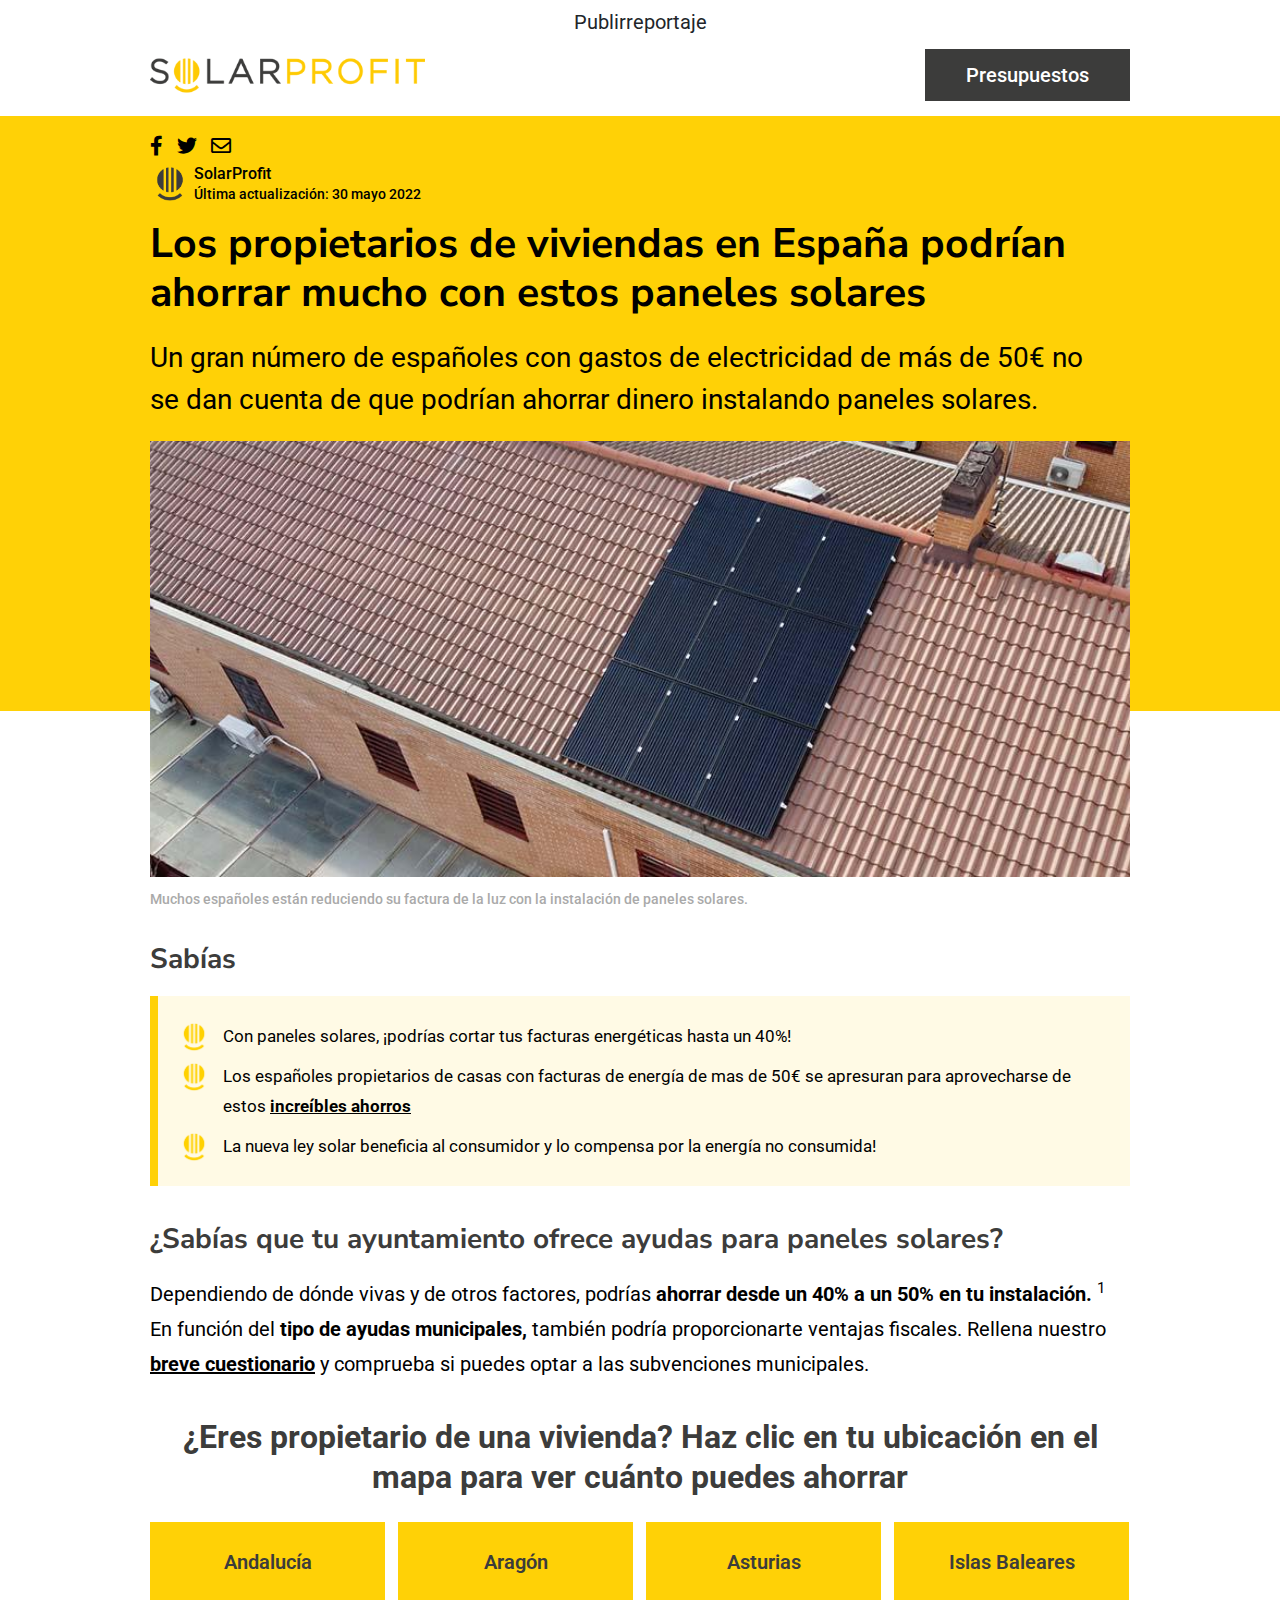
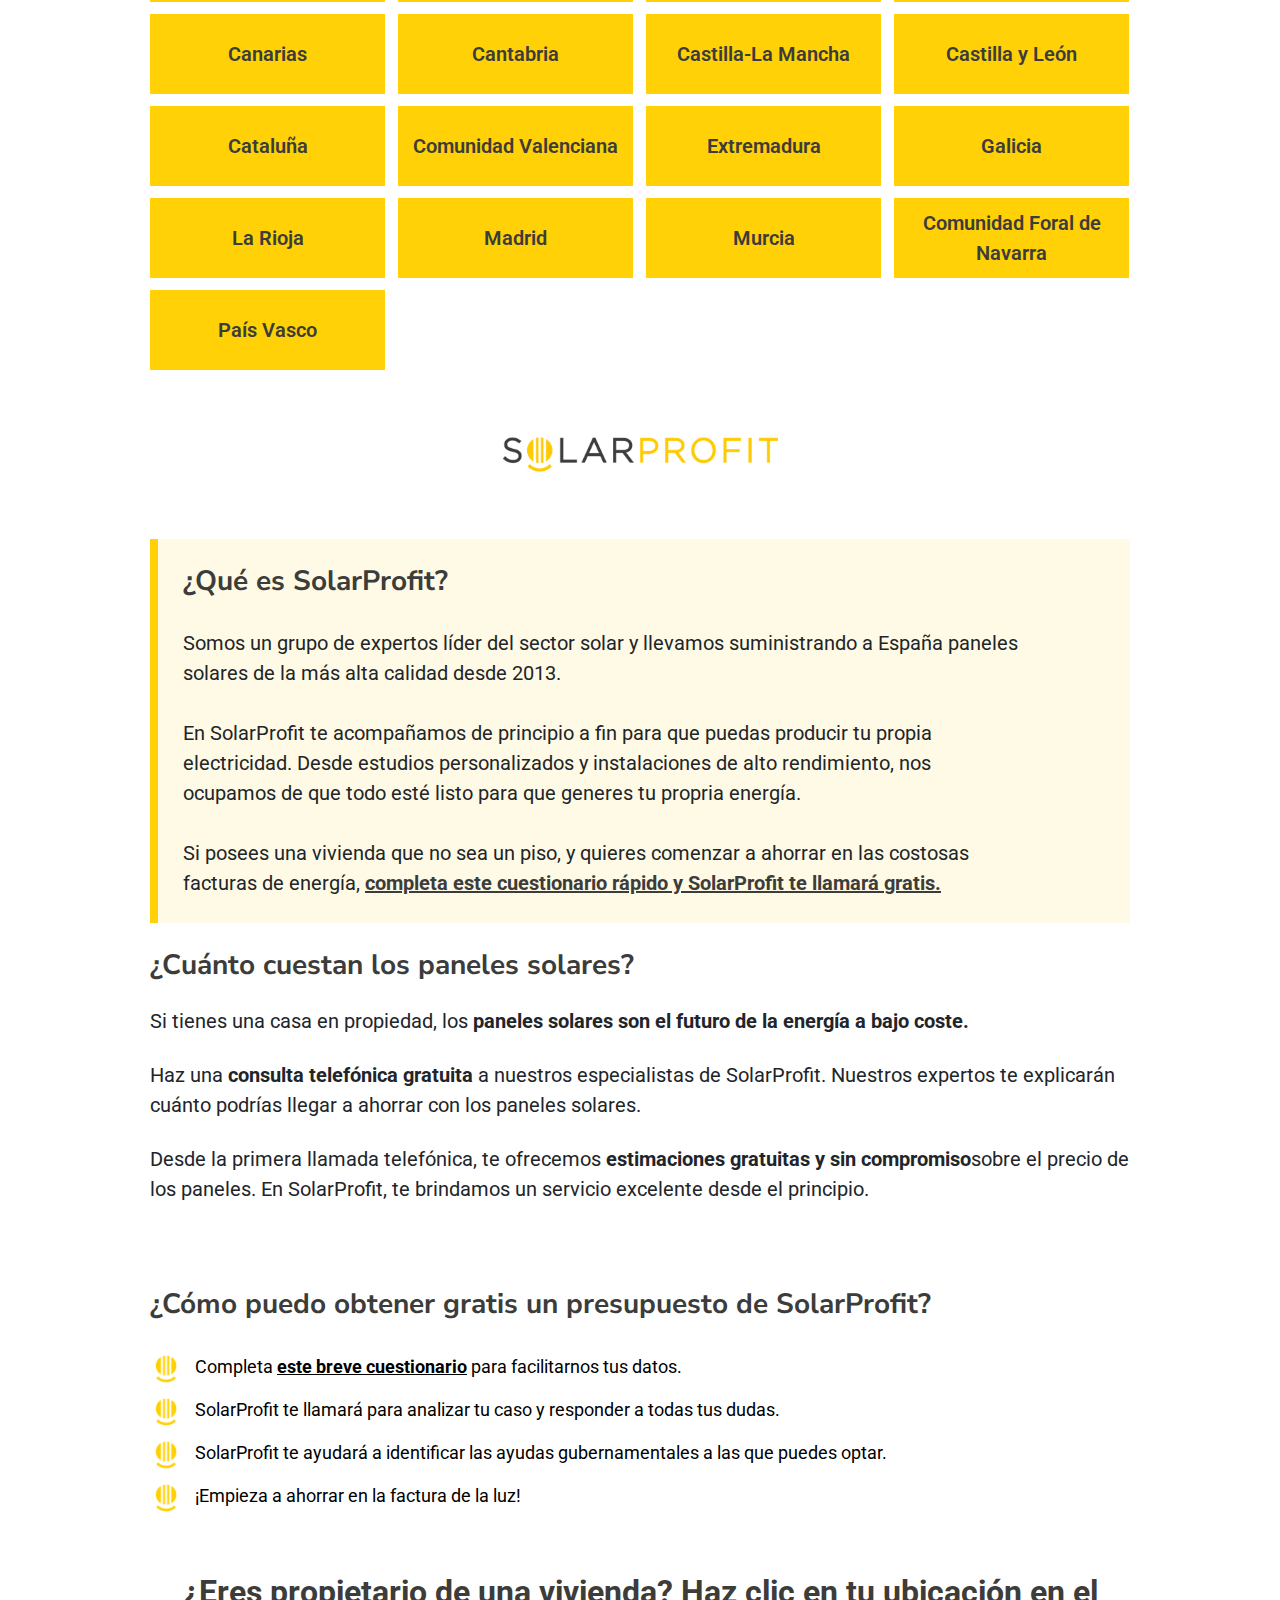
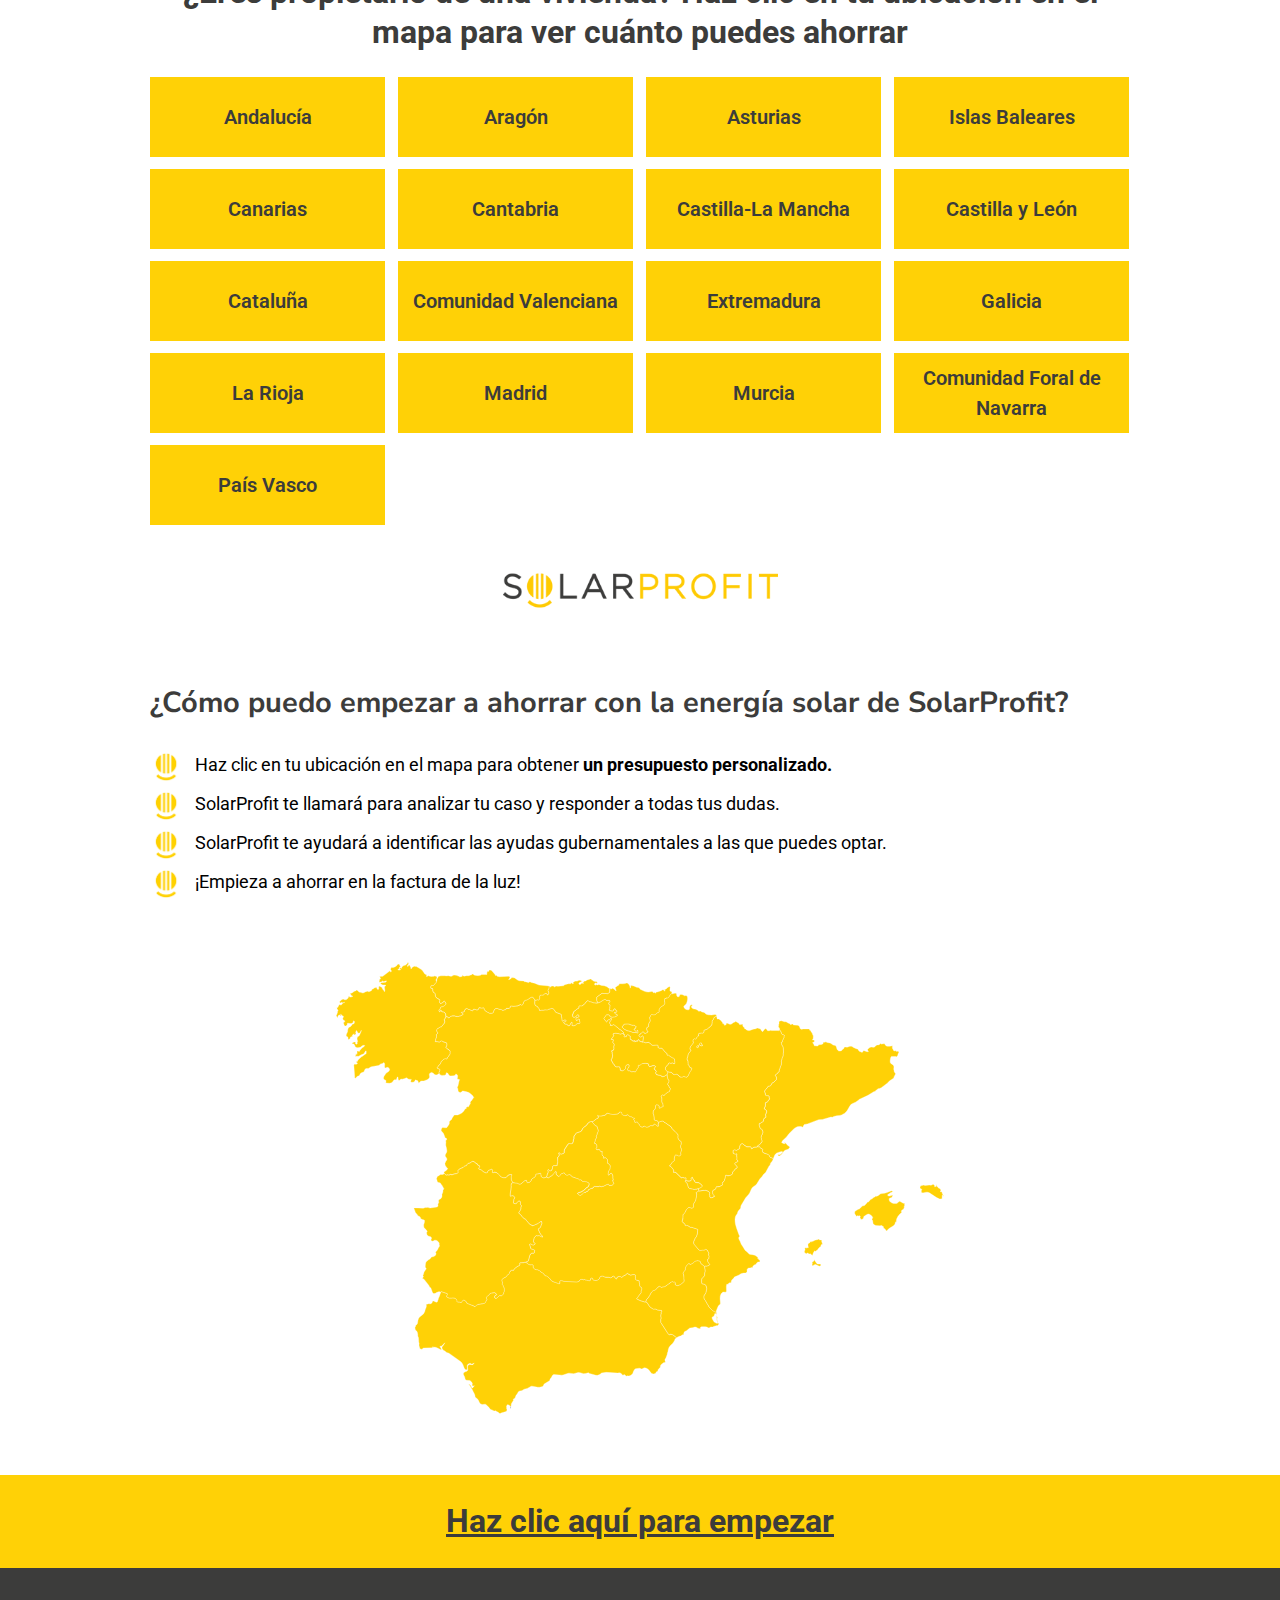
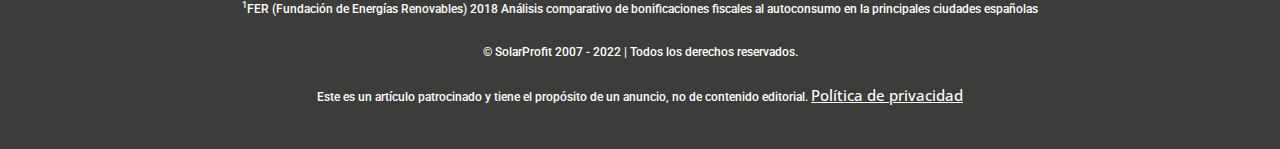
==== commit cefe4c00: "test" ====
--- a/index.html
+++ b/index.html
@@ -22,7 +22,7 @@
                <img class="img-fluid logo-lg" src="assets/images/solar-profit-logo.png" alt="img">
             </div>
             <div class="col-sm-6 text-end d-none d-sm-block">
-               <a class="btn btn-black"href="solar-profit-v1.html">Presupuestos</a>
+               <a class="btn btn-black rounded-0"href="solar-profit-v1.html">Presupuestos</a>
             </div>
          </div>
       </div>
@@ -76,7 +76,7 @@
    <div class="container">
       <h2>Sabías</h2>
       <div>
-         <ul class="propery-list">
+         <ul class="propery-list pe-md-5">
             <li>Con paneles solares, ¡podrías cortar tus facturas energéticas hasta un 40%!</li>
             <li>Los españoles propietarios de casas con facturas de energía de mas de 50€ se apresuran para aprovecharse de estos <a href="#">increíbles ahorros</a></li>
             <li>La nueva ley solar beneficia al consumidor y lo compensa por la energía no consumida!</li>
@@ -122,7 +122,7 @@
   <!-- cost-n-details -->
   <section class="cost-and-details">
    <div class="container">
-      <div class="header text-center">
+      <div class="header text-center py-4">
          <img class="img-fluid logo-lg" src="assets/images/solar-profit-logo.png" alt="a">
       </div>
 
--- a/assets/css/style.css
+++ b/assets/css/style.css
@@ -1 +1,692 @@
-@import"https://fonts.googleapis.com/css2?family=Montserrat:wght@100;300;400;500;700&family=Nunito+Sans:wght@300;400;700;800&family=Open+Sans:wght@300;400;500;700&family=Roboto:wght@300;400;500;700&display=swap";*{margin:0;padding:0;outline:none;box-sizing:border-box}::after,::before{box-sizing:border-box}h1,h2,h3,h4,h5,h6,ol,ul,p,address,strong,i{margin-top:0px;margin-bottom:0px}ul,li{list-style:none}a,a:hover{text-decoration:none}body{font-family:"Roboto",sans-serif}.header{padding:5px 0}.header .image{text-align:center}.header .image img{width:100%;max-width:160px}.header .w-980{max-width:1004px}.header .adver{font-family:"Roboto",sans-serif;font-weight:400;font-size:20px;text-align:center;line-height:35px}.logo-lg{width:100%;max-width:275px}.footer{padding:30px 0;background:#3c3c3b;color:#fff}.footer p{color:#e5e8ec;font-size:15px;font-family:"Open Sans",sans-serif;padding-bottom:10px}.footer a{color:#fff;text-decoration:underline;font-size:15px;font-family:"Open Sans",sans-serif;font-weight:500}.footer .policy{border-right:2px solid #fff}.footer .footer-small-font{font-family:"Roboto",sans-serif;font-weight:500;font-size:12px;line-height:23px;color:#fff}.footer .footer-small-font:not(:last-child){padding-bottom:20px}@media(min-width: 1500px){.banner{padding-bottom:50px}}.banner .main{background:#ffd106}.banner .main .section-header h1{font-family:"Montserrat",sans-serif;font-weight:600;font-size:31px;text-align:center;padding:32px 0;color:#3c3c3b}@media(max-width: 991px){.banner .main .section-header h1{font-size:24px}}@media(max-width: 767px){.banner .main .section-header h1{font-size:20px;padding:15px;line-height:29px}}@media(min-width: 1500px){.banner .main .image img{position:relative;z-index:999;margin-bottom:-50px}}.hero .container{max-width:1004px}.hero .top-section{background:#ffd106;padding-bottom:270px}@media(max-width: 767px){.hero .top-section{padding-bottom:180px}}@media(max-width: 575px){.hero .top-section{padding-bottom:120px}}.hero .top-section .social-media{padding-top:20px}.hero .top-section .social-media a{display:inline-block;margin-right:10px}.hero .top-section .social-media a i{color:#000;font-size:25px}.hero .top-section .social-media .text h5{font-family:"Roboto",sans-serif;font-weight:500;font-size:16px;line-height:20px;color:#000}.hero .top-section .social-media .text p{font-family:"Roboto",sans-serif;font-weight:500;font-size:14px;line-height:20px;color:#000}.hero .top-section .main-content h1{font-family:"Nunito Sans",sans-serif;font-weight:700;font-size:41px;color:#000;padding-top:15px}@media(max-width: 991px){.hero .top-section .main-content h1{font-size:36px}}@media(max-width: 767px){.hero .top-section .main-content h1{font-size:27px}}.hero .top-section .main-content p{font-family:"Roboto",sans-serif;font-weight:400;font-size:28px;color:#000;padding:20px 0}@media(max-width: 991px){.hero .top-section .main-content p{font-size:28px}}@media(max-width: 767px){.hero .top-section .main-content p{font-size:17px}}@media(min-width: 1000px){.hero .top-section .main-content p{white-space:pre-line}}.hero .bottom-section{margin-top:-270px}@media(max-width: 767px){.hero .bottom-section{margin-top:-180px}}@media(max-width: 575px){.hero .bottom-section{margin-top:-120px}}.hero .bottom-section .image-container img{padding-bottom:-100px}.hero .bottom-section .image-container .pic-detailed{font-family:"Roboto",sans-serif;font-weight:500;font-size:14px;line-height:25px;color:#aaa;padding-top:10px}@media(max-width: 767px){.hero .bottom-section .image-container .pic-detailed{font-size:12px}}.btn-black{background:#3c3c3b;color:#fff;font-family:"Roboto",sans-serif;font-weight:500;font-size:20px;line-height:50px;padding:0 40px}@media(max-width: 767px){.btn-black{line-height:40px;padding:0 20px}}.btn-yellow{background:#ffd106;color:#3c3c3b;font-size:20px;font-family:"Roboto",sans-serif;font-weight:600;border-radius:0;text-align:center;height:80px;width:100%;max-width:235px;display:flex;align-items:center;justify-content:center;padding:5px}@media(max-width: 767px){.btn-yellow{font-size:15px}}.btn-yellow:hover{background:#3c3c3b;color:#fff}.why-invest-solar{padding:40px 0 55px}@media(max-width: 767px){.why-invest-solar{padding:40px 0 35px}}.why-invest-solar .container{max-width:1170px}.why-invest-solar .section-header{padding-top:15px;text-align:center;position:relative}.why-invest-solar .section-header::before{content:"";position:absolute;top:50%;left:0;width:100%;height:3px;background:#ffd106}.why-invest-solar .section-header h2{font-family:"Montserrat",sans-serif;font-weight:600;font-size:31px;text-align:center;color:#3c3c3b;position:relative;background:#fff;display:inline-block}@media(max-width: 991px){.why-invest-solar .section-header h2{font-size:24px}}@media(max-width: 767px){.why-invest-solar .section-header h2{font-size:20px}}.why-invest-solar .section-body .solar-criteria-details{padding:55px 0 30px}@media(max-width: 767px){.why-invest-solar .section-body .solar-criteria-details{padding-top:25px}}.why-invest-solar .section-body .solar-criteria-details .item-card{height:100%;text-align:center;background:#fff}@media(min-width: 1400px){.why-invest-solar .section-body .solar-criteria-details .item-card{padding:0 50px}}@media(max-width: 767px){.why-invest-solar .section-body .solar-criteria-details .item-card{border-top:1px solid #ffd106;border-bottom:1px solid #ffd106;padding-bottom:20px}}.why-invest-solar .section-body .solar-criteria-details .item-card .image{text-align:center;border-bottom:3px solid #ffd106;max-width:180px;margin:auto}.why-invest-solar .section-body .solar-criteria-details .item-card .image img{width:128px}.why-invest-solar .section-body .solar-criteria-details .item-card .text{padding-top:20px}.why-invest-solar .section-body .solar-criteria-details .item-card .text h3{font-family:"Montserrat",sans-serif;font-weight:700;font-size:20px;padding-bottom:15px;color:#444}@media(max-width: 991px){.why-invest-solar .section-body .solar-criteria-details .item-card .text h3{font-size:18px}}.why-invest-solar .section-body .solar-criteria-details .item-card .text p{font-family:"Open Sans",sans-serif;font-weight:400;font-size:18px;color:#444}@media(max-width: 991px){.why-invest-solar .section-body .solar-criteria-details .item-card .text p{font-size:16px}}.awards{background:#fff8d9;padding:25px 0}.awards .container{max-width:1170px}.awards .contents{display:grid;grid-template-columns:repeat(7, 1fr);text-align:center;gap:15px}@media(max-width: 991px){.awards .contents{grid-template-columns:repeat(4, 1fr);gap:20px}}@media(max-width: 575px){.awards .contents{grid-template-columns:repeat(3, 1fr);gap:20px}}.awards .contents img{max-height:55px;opacity:.7}.solar-properties{padding:30px 0}.solar-properties .container{max-width:1004px}.solar-properties h2{font-family:"Nunito Sans",sans-serif;font-weight:700;font-size:28px;line-height:34px;color:#3c3c3b}@media(max-width: 767px){.solar-properties h2{font-size:25px}}.solar-properties .propery-list{padding:20px 0 20px 20px;margin:20px 0;border-left:8px solid #ffd106;background:#fffae5}.solar-properties .propery-list li{font-family:"Roboto",sans-serif;font-weight:500;font-size:17px;line-height:30px;color:#000;padding:5px 0;position:relative;padding-left:45px}@media(max-width: 757px){.solar-properties .propery-list li{font-size:15px}}.solar-properties .propery-list li::before{content:"";position:absolute;left:0;width:32px;height:32px;background:url(../images/solarprofit-favicon-yellow.png) no-repeat center center/contain}@media(max-width: 757px){.solar-properties .propery-list li::before{top:10px}}.solar-properties .propery-list li strong{font-weight:700}.solar-properties .propery-list li a{color:#000;font-weight:700;text-decoration:underline}.solar-properties p{font-family:"Roboto",sans-serif;font-weight:500;font-size:20px;line-height:35px;color:#000;padding:5px 0}@media(max-width: 757px){.solar-properties p{font-size:16px;line-height:inherit}}.solar-properties p a{font-weight:700;text-decoration:underline;color:#000}.near-location-service .container{max-width:1004px}.near-location-service h2{font-family:"Nunito Sans",sans-serif;font-weight:800;text-align:center;font-size:32px;line-height:40px;color:#3c3c3b}@media(max-width: 767px){.near-location-service h2{font-size:21px;padding:14px 30px;line-height:inherit}}.near-location-service h2 a{color:#3c3c3b}.near-location-service .locations{padding:25px 0;display:grid;grid-template-columns:repeat(4, 1fr);gap:15px}@media(max-width: 991px){.near-location-service .locations{grid-template-columns:repeat(3, 1fr)}}@media(max-width: 575px){.near-location-service .locations{grid-template-columns:repeat(2, 1fr)}}.cost-and-details .container{max-width:1004px}.cost-and-details h2{font-family:"Nunito Sans",sans-serif;font-weight:700;font-size:28px;line-height:34px;color:#3c3c3b}@media(max-width: 767px){.cost-and-details h2{font-size:25px}}.cost-and-details p{white-space:pre-line;font-family:"Roboto",sans-serif;font-weight:400;font-size:20px}.cost-and-details p strong,.cost-and-details p a{font-weight:700}@media(max-width: 767px){.cost-and-details p{font-size:15px;line-height:inherit}}.cost-and-details p a{color:#3c3c3b;text-decoration:underline}.cost-and-details .what-is-solarProfit{padding:25px;margin:25px 0;background:#fffae5;border-left:8px solid #ffd106}.cost-and-details .free-quote{padding:35px 0 55px}.cost-and-details .free-quote ul{padding-left:0}.cost-and-details .free-quote ul li{padding:8px 0;font-family:"Roboto",sans-serif;font-weight:400;font-size:18px;color:#000;position:relative;padding-left:45px}@media(max-width: 767px){.cost-and-details .free-quote ul li{font-size:15px}}.cost-and-details .free-quote ul li::before{content:"";position:absolute;left:0;width:32px;height:32px;background:url(../images/solarprofit-favicon-yellow.png) no-repeat center center/contain;z-index:999}.cost-and-details .free-quote ul li img{max-width:32px;margin-right:10px}.cost-and-details .free-quote ul li strong,.cost-and-details .free-quote ul li a{font-weight:700}.cost-and-details .free-quote ul li a{color:#000;text-decoration:underline}.saving-with-solar .container{max-width:1004px}.saving-with-solar h2{font-family:"Nunito Sans",sans-serif;font-weight:700;font-size:29px;line-height:34px;color:#3c3c3b;padding:55px 0 25px}@media(max-width: 767px){.saving-with-solar h2{font-size:25px}}.saving-with-solar ul{padding-left:0}.saving-with-solar ul li{padding:6px 0;font-family:"Roboto",sans-serif;font-weight:400;font-size:18px;color:#000;position:relative;padding-left:45px}@media(max-width: 767px){.saving-with-solar ul li{font-size:15px}}.saving-with-solar ul li::before{content:"";position:absolute;left:0;width:32px;height:32px;background:url(../images/solarprofit-favicon-yellow.png) no-repeat center center/contain;z-index:999}.saving-with-solar ul li img{max-width:32px;margin-right:10px}.saving-with-solar .let-start{font-family:"Roboto",sans-serif;font-weight:700;font-size:32px;line-height:57px;padding:18px 0;background:#ffd106}@media(max-width: 767px){.saving-with-solar .let-start{font-size:28px}}@media(max-width: 575px){.saving-with-solar .let-start{font-size:22px}}.saving-with-solar .let-start a{color:#3c3c3b;text-decoration:underline}/*# sourceMappingURL=style.css.map */+/*=== abstracts css start === */
+@import url("https://fonts.googleapis.com/css2?family=Montserrat:wght@100;300;400;500;700&family=Nunito+Sans:wght@300;400;700;800&family=Open+Sans:wght@300;400;500;700&family=Roboto:wght@300;400;500;700&display=swap");
+/*===// end of abstracts css === */
+/*=== base css start === */
+* {
+  margin: 0;
+  padding: 0;
+  outline: none;
+  box-sizing: border-box;
+}
+
+::after, ::before {
+  box-sizing: border-box;
+}
+
+h1, h2, h3, h4, h5, h6, ol, ul, p, address, strong, i {
+  margin-top: 0px;
+  margin-bottom: 0px;
+}
+
+ul, li {
+  list-style: none;
+}
+
+a, a:hover {
+  text-decoration: none;
+}
+
+body {
+  font-family: "Roboto", sans-serif;
+}
+
+/*===// end of base css === */
+/*=== layouts css start === */
+.header {
+  padding: 5px 0;
+}
+.header .image {
+  text-align: center;
+}
+.header .image img {
+  width: 100%;
+  max-width: 160px;
+}
+.header .w-980 {
+  max-width: 1004px;
+}
+.header .adver {
+  font-family: "Roboto", sans-serif;
+  font-weight: 400;
+  font-size: 20px;
+  text-align: center;
+  line-height: 35px;
+}
+
+.logo-lg {
+  width: 100%;
+  max-width: 275px;
+}
+
+.footer {
+  padding: 30px 0;
+  background: #3c3c3b;
+  color: #fff;
+}
+.footer p {
+  color: #e5e8ec;
+  font-size: 15px;
+  font-family: "Open Sans", sans-serif;
+  padding-bottom: 10px;
+}
+.footer a {
+  color: #fff;
+  text-decoration: underline;
+  font-size: 15px;
+  font-family: "Open Sans", sans-serif;
+  font-weight: 500;
+}
+.footer .policy {
+  border-right: 2px solid #fff;
+}
+.footer .footer-small-font {
+  font-family: "Roboto", sans-serif;
+  font-weight: 500;
+  font-size: 12px;
+  line-height: 23px;
+  color: #fff;
+}
+.footer .footer-small-font:not(:last-child) {
+  padding-bottom: 20px;
+}
+
+@media (min-width: 1500px) {
+  .banner {
+    padding-bottom: 50px;
+  }
+}
+.banner .main {
+  background: #FFD106;
+}
+.banner .main .section-header h1 {
+  font-family: "Montserrat", sans-serif;
+  font-weight: 600;
+  font-size: 31px;
+  text-align: center;
+  padding: 32px 0;
+  color: #3c3c3b;
+}
+@media (max-width: 991px) {
+  .banner .main .section-header h1 {
+    font-size: 24px;
+  }
+}
+@media (max-width: 767px) {
+  .banner .main .section-header h1 {
+    font-size: 20px;
+    padding: 15px;
+    line-height: 29px;
+  }
+}
+@media (min-width: 1500px) {
+  .banner .main .image img {
+    position: relative;
+    z-index: 999;
+    margin-bottom: -50px;
+  }
+}
+
+.hero .container {
+  max-width: 1004px;
+}
+.hero .top-section {
+  background: #FFD106;
+  padding-bottom: 270px;
+}
+@media (max-width: 767px) {
+  .hero .top-section {
+    padding-bottom: 180px;
+  }
+}
+@media (max-width: 575px) {
+  .hero .top-section {
+    padding-bottom: 120px;
+  }
+}
+.hero .top-section .social-media {
+  padding-top: 20px;
+}
+.hero .top-section .social-media a {
+  display: inline-block;
+  margin-right: 10px;
+}
+.hero .top-section .social-media a i {
+  color: #000;
+  font-size: 20px;
+}
+.hero .top-section .social-media .text h5 {
+  font-family: "Roboto", sans-serif;
+  font-weight: 500;
+  font-size: 16px;
+  line-height: 20px;
+  color: #000;
+}
+.hero .top-section .social-media .text p {
+  font-family: "Roboto", sans-serif;
+  font-weight: 500;
+  font-size: 14px;
+  line-height: 20px;
+  color: #000;
+}
+.hero .top-section .main-content h1 {
+  font-family: "Nunito Sans", sans-serif;
+  font-weight: 700;
+  font-size: 41px;
+  color: #000;
+  padding-top: 15px;
+}
+@media (max-width: 991px) {
+  .hero .top-section .main-content h1 {
+    font-size: 36px;
+  }
+}
+@media (max-width: 767px) {
+  .hero .top-section .main-content h1 {
+    font-size: 27px;
+  }
+}
+.hero .top-section .main-content p {
+  font-family: "Roboto", sans-serif;
+  font-weight: 400;
+  font-size: 28px;
+  color: #000;
+  padding: 20px 0;
+}
+@media (max-width: 991px) {
+  .hero .top-section .main-content p {
+    font-size: 28px;
+  }
+}
+@media (max-width: 767px) {
+  .hero .top-section .main-content p {
+    font-size: 17px;
+  }
+}
+@media (min-width: 1000px) {
+  .hero .top-section .main-content p {
+    white-space: pre-line;
+  }
+}
+.hero .bottom-section {
+  margin-top: -270px;
+  position: relative;
+  z-index: 1;
+}
+@media (max-width: 767px) {
+  .hero .bottom-section {
+    margin-top: -180px;
+  }
+}
+@media (max-width: 575px) {
+  .hero .bottom-section {
+    margin-top: -120px;
+  }
+}
+.hero .bottom-section .image-container img {
+  padding-bottom: -100px;
+}
+.hero .bottom-section .image-container .pic-detailed {
+  font-family: "Roboto", sans-serif;
+  font-weight: 500;
+  font-size: 14px;
+  line-height: 25px;
+  color: #AAAAAA;
+  padding-top: 10px;
+}
+@media (max-width: 767px) {
+  .hero .bottom-section .image-container .pic-detailed {
+    font-size: 12px;
+  }
+}
+
+/*===// end of layouts css === */
+/*=== components css start === */
+.btn-black {
+  background: #3C3C3B;
+  color: #fff;
+  font-family: "Roboto", sans-serif;
+  font-weight: 500;
+  font-size: 20px;
+  line-height: 50px;
+  padding: 0 40px;
+}
+@media (max-width: 767px) {
+  .btn-black {
+    line-height: 40px;
+    padding: 0 20px;
+  }
+}
+.btn-black:hover {
+  color: #fff;
+}
+
+.btn-yellow {
+  background: #FFD106;
+  color: #3c3c3b;
+  font-size: 20px;
+  font-family: "Roboto", sans-serif;
+  font-weight: 600;
+  border-radius: 0;
+  text-align: center;
+  height: 80px;
+  width: 100%;
+  max-width: 235px;
+  display: flex;
+  align-items: center;
+  justify-content: center;
+  padding: 5px;
+}
+@media (max-width: 767px) {
+  .btn-yellow {
+    font-size: 15px;
+  }
+}
+.btn-yellow:hover {
+  background: #3c3c3b;
+  color: #fff;
+}
+
+.why-invest-solar {
+  padding: 40px 0 55px;
+}
+@media (max-width: 767px) {
+  .why-invest-solar {
+    padding: 40px 0 35px;
+  }
+}
+.why-invest-solar .container {
+  max-width: 1170px;
+}
+.why-invest-solar .section-header {
+  padding-top: 15px;
+  text-align: center;
+  position: relative;
+}
+.why-invest-solar .section-header::before {
+  content: "";
+  position: absolute;
+  top: 50%;
+  left: 0;
+  width: 100%;
+  height: 3px;
+  background: #FFD106;
+}
+.why-invest-solar .section-header h2 {
+  font-family: "Montserrat", sans-serif;
+  font-weight: 600;
+  font-size: 31px;
+  text-align: center;
+  color: #3c3c3b;
+  position: relative;
+  background: #fff;
+  display: inline-block;
+}
+@media (max-width: 991px) {
+  .why-invest-solar .section-header h2 {
+    font-size: 24px;
+  }
+}
+@media (max-width: 767px) {
+  .why-invest-solar .section-header h2 {
+    font-size: 20px;
+  }
+}
+.why-invest-solar .section-body .solar-criteria-details {
+  padding: 55px 0 30px;
+}
+@media (max-width: 767px) {
+  .why-invest-solar .section-body .solar-criteria-details {
+    padding-top: 25px;
+  }
+}
+.why-invest-solar .section-body .solar-criteria-details .item-card {
+  height: 100%;
+  text-align: center;
+  background: #fff;
+}
+@media (min-width: 1400px) {
+  .why-invest-solar .section-body .solar-criteria-details .item-card {
+    padding: 0 50px;
+  }
+}
+@media (max-width: 767px) {
+  .why-invest-solar .section-body .solar-criteria-details .item-card {
+    border-top: 1px solid #FFD106;
+    border-bottom: 1px solid #FFD106;
+    padding-bottom: 20px;
+  }
+}
+.why-invest-solar .section-body .solar-criteria-details .item-card .image {
+  text-align: center;
+  border-bottom: 3px solid #FFD106;
+  max-width: 180px;
+  margin: auto;
+}
+.why-invest-solar .section-body .solar-criteria-details .item-card .image img {
+  width: 128px;
+}
+.why-invest-solar .section-body .solar-criteria-details .item-card .text {
+  padding-top: 20px;
+}
+.why-invest-solar .section-body .solar-criteria-details .item-card .text h3 {
+  font-family: "Montserrat", sans-serif;
+  font-weight: 700;
+  font-size: 20px;
+  padding-bottom: 15px;
+  color: #444444;
+}
+@media (max-width: 991px) {
+  .why-invest-solar .section-body .solar-criteria-details .item-card .text h3 {
+    font-size: 18px;
+  }
+}
+.why-invest-solar .section-body .solar-criteria-details .item-card .text p {
+  font-family: "Open Sans", sans-serif;
+  font-weight: 400;
+  font-size: 18px;
+  color: #444444;
+}
+@media (max-width: 991px) {
+  .why-invest-solar .section-body .solar-criteria-details .item-card .text p {
+    font-size: 16px;
+  }
+}
+
+.awards {
+  background: #FFF8D9;
+  padding: 25px 0;
+}
+.awards .container {
+  max-width: 1170px;
+}
+.awards .contents {
+  display: grid;
+  grid-template-columns: repeat(7, 1fr);
+  text-align: center;
+  gap: 15px;
+}
+@media (max-width: 991px) {
+  .awards .contents {
+    grid-template-columns: repeat(4, 1fr);
+    gap: 20px;
+  }
+}
+@media (max-width: 575px) {
+  .awards .contents {
+    grid-template-columns: repeat(3, 1fr);
+    gap: 20px;
+  }
+}
+.awards .contents img {
+  max-height: 55px;
+  opacity: 0.7;
+}
+
+.solar-properties {
+  padding: 30px 0;
+}
+.solar-properties .container {
+  max-width: 1004px;
+}
+.solar-properties h2 {
+  font-family: "Nunito Sans", sans-serif;
+  font-weight: 700;
+  font-size: 28px;
+  line-height: 34px;
+  color: #3c3c3b;
+}
+@media (max-width: 767px) {
+  .solar-properties h2 {
+    font-size: 25px;
+  }
+}
+.solar-properties .propery-list {
+  padding: 20px 0 20px 20px;
+  margin: 20px 0;
+  border-left: 8px solid #FFD106;
+  background: #fffae5;
+}
+.solar-properties .propery-list li {
+  font-family: "Roboto", sans-serif;
+  font-weight: 400;
+  font-size: 17px;
+  line-height: 30px;
+  color: #000;
+  padding: 5px 0;
+  position: relative;
+  padding-left: 45px;
+}
+@media (max-width: 757px) {
+  .solar-properties .propery-list li {
+    font-size: 15px;
+  }
+}
+.solar-properties .propery-list li::before {
+  content: "";
+  position: absolute;
+  left: 0;
+  width: 32px;
+  height: 32px;
+  background: url(../images/solarprofit-favicon-yellow.png) no-repeat center center/contain;
+}
+@media (max-width: 757px) {
+  .solar-properties .propery-list li::before {
+    top: 10px;
+  }
+}
+.solar-properties .propery-list li strong {
+  font-weight: 700;
+}
+.solar-properties .propery-list li a {
+  color: #000;
+  font-weight: 700;
+  text-decoration: underline;
+}
+.solar-properties p {
+  font-family: "Roboto", sans-serif;
+  font-weight: 400;
+  font-size: 20px;
+  line-height: 35px;
+  color: #000;
+  padding: 5px 0;
+}
+@media (max-width: 757px) {
+  .solar-properties p {
+    font-size: 16px;
+    line-height: inherit;
+  }
+}
+.solar-properties p a {
+  font-weight: 700;
+  text-decoration: underline;
+  color: #000;
+}
+
+.near-location-service .container {
+  max-width: 1004px;
+}
+.near-location-service h2 {
+  font-weight: 700;
+  text-align: center;
+  font-size: 32px;
+  line-height: 40px;
+  color: #3c3c3b;
+}
+@media (max-width: 767px) {
+  .near-location-service h2 {
+    font-size: 21px;
+    padding: 14px 30px;
+    line-height: inherit;
+  }
+}
+.near-location-service h2 a {
+  color: #3c3c3b;
+}
+.near-location-service .locations {
+  padding: 25px 0;
+  display: grid;
+  grid-template-columns: repeat(4, 1fr);
+  gap: 12px;
+}
+@media (max-width: 991px) {
+  .near-location-service .locations {
+    grid-template-columns: repeat(3, 1fr);
+  }
+}
+@media (max-width: 575px) {
+  .near-location-service .locations {
+    grid-template-columns: repeat(2, 1fr);
+  }
+}
+
+.cost-and-details .container {
+  max-width: 1004px;
+}
+.cost-and-details h2 {
+  font-family: "Nunito Sans", sans-serif;
+  font-weight: 700;
+  font-size: 28px;
+  line-height: 34px;
+  color: #3c3c3b;
+}
+@media (max-width: 767px) {
+  .cost-and-details h2 {
+    font-size: 25px;
+  }
+}
+.cost-and-details p {
+  white-space: pre-line;
+  font-family: "Roboto", sans-serif;
+  font-weight: 400;
+  font-size: 20px;
+}
+.cost-and-details p strong, .cost-and-details p a {
+  font-weight: 700;
+}
+@media (max-width: 767px) {
+  .cost-and-details p {
+    font-size: 15px;
+    line-height: inherit;
+  }
+}
+.cost-and-details p a {
+  color: #3c3c3b;
+  text-decoration: underline;
+}
+.cost-and-details .what-is-solarProfit {
+  padding: 25px;
+  margin: 25px 0;
+  background: #fffae5;
+  border-left: 8px solid #FFD106;
+}
+.cost-and-details .free-quote {
+  padding: 35px 0 55px;
+}
+.cost-and-details .free-quote ul {
+  padding-left: 0;
+}
+.cost-and-details .free-quote ul li {
+  padding: 8px 0;
+  font-family: "Roboto", sans-serif;
+  font-weight: 400;
+  font-size: 18px;
+  color: #000;
+  position: relative;
+  padding-left: 45px;
+}
+@media (max-width: 767px) {
+  .cost-and-details .free-quote ul li {
+    font-size: 15px;
+  }
+}
+.cost-and-details .free-quote ul li::before {
+  content: "";
+  position: absolute;
+  left: 0;
+  width: 32px;
+  height: 32px;
+  background: url(../images/solarprofit-favicon-yellow.png) no-repeat center center/contain;
+  z-index: 999;
+}
+.cost-and-details .free-quote ul li img {
+  max-width: 32px;
+  margin-right: 10px;
+}
+.cost-and-details .free-quote ul li strong, .cost-and-details .free-quote ul li a {
+  font-weight: 700;
+}
+.cost-and-details .free-quote ul li a {
+  color: #000;
+  text-decoration: underline;
+}
+
+.saving-with-solar .container {
+  max-width: 1004px;
+}
+.saving-with-solar h2 {
+  font-family: "Nunito Sans", sans-serif;
+  font-weight: 700;
+  font-size: 29px;
+  line-height: 34px;
+  color: #3c3c3b;
+  padding: 55px 0 25px;
+}
+@media (max-width: 767px) {
+  .saving-with-solar h2 {
+    font-size: 25px;
+  }
+}
+.saving-with-solar ul {
+  padding-left: 0;
+}
+.saving-with-solar ul li {
+  padding: 6px 0;
+  font-family: "Roboto", sans-serif;
+  font-weight: 400;
+  font-size: 18px;
+  color: #000;
+  position: relative;
+  padding-left: 45px;
+}
+@media (max-width: 767px) {
+  .saving-with-solar ul li {
+    font-size: 15px;
+  }
+}
+.saving-with-solar ul li::before {
+  content: "";
+  position: absolute;
+  left: 0;
+  width: 32px;
+  height: 32px;
+  background: url(../images/solarprofit-favicon-yellow.png) no-repeat center center/contain;
+  z-index: 999;
+}
+.saving-with-solar ul li img {
+  max-width: 32px;
+  margin-right: 10px;
+}
+.saving-with-solar .let-start {
+  font-family: "Roboto", sans-serif;
+  font-weight: 700;
+  font-size: 32px;
+  line-height: 57px;
+  padding: 18px 0;
+  background: #FFD106;
+}
+@media (max-width: 767px) {
+  .saving-with-solar .let-start {
+    font-size: 28px;
+  }
+}
+@media (max-width: 575px) {
+  .saving-with-solar .let-start {
+    font-size: 22px;
+  }
+}
+.saving-with-solar .let-start a {
+  color: #3c3c3b;
+  text-decoration: underline;
+}
+
+/*===// end of components css === *//*# sourceMappingURL=style.css.map */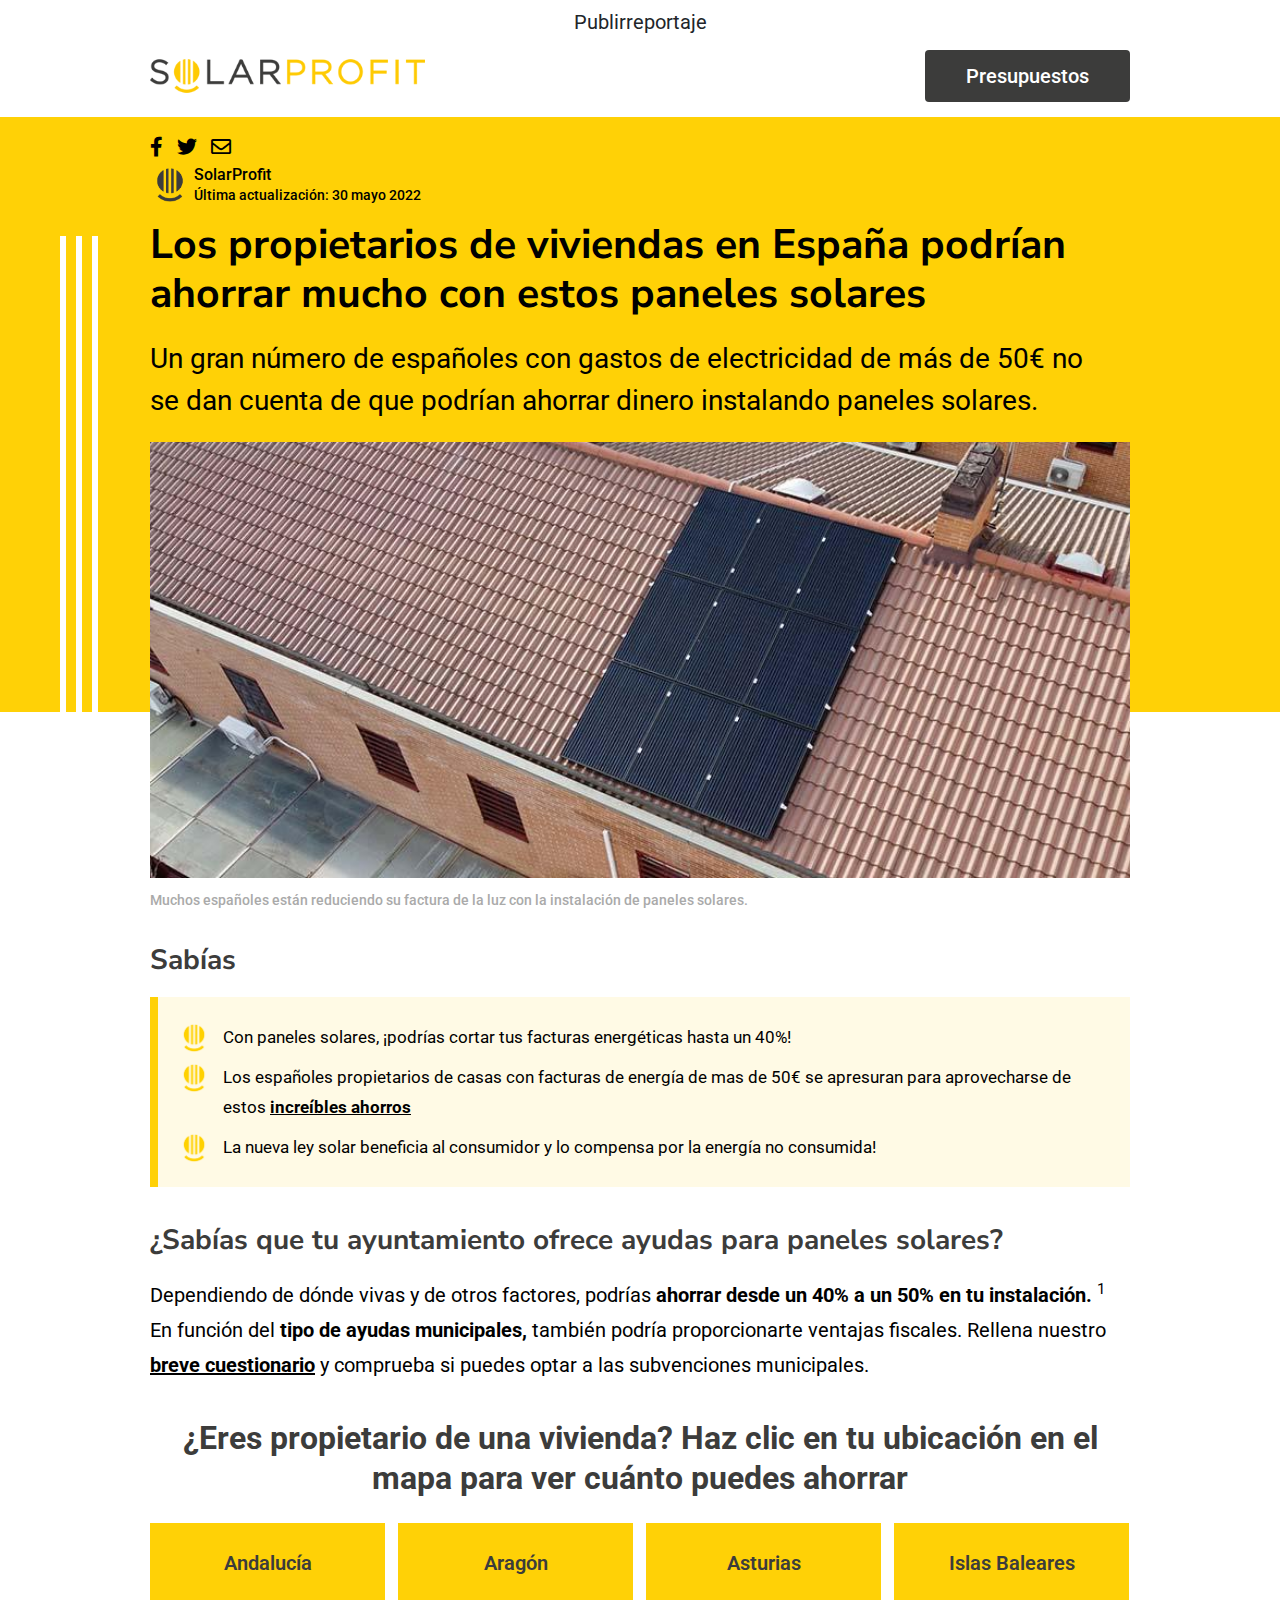
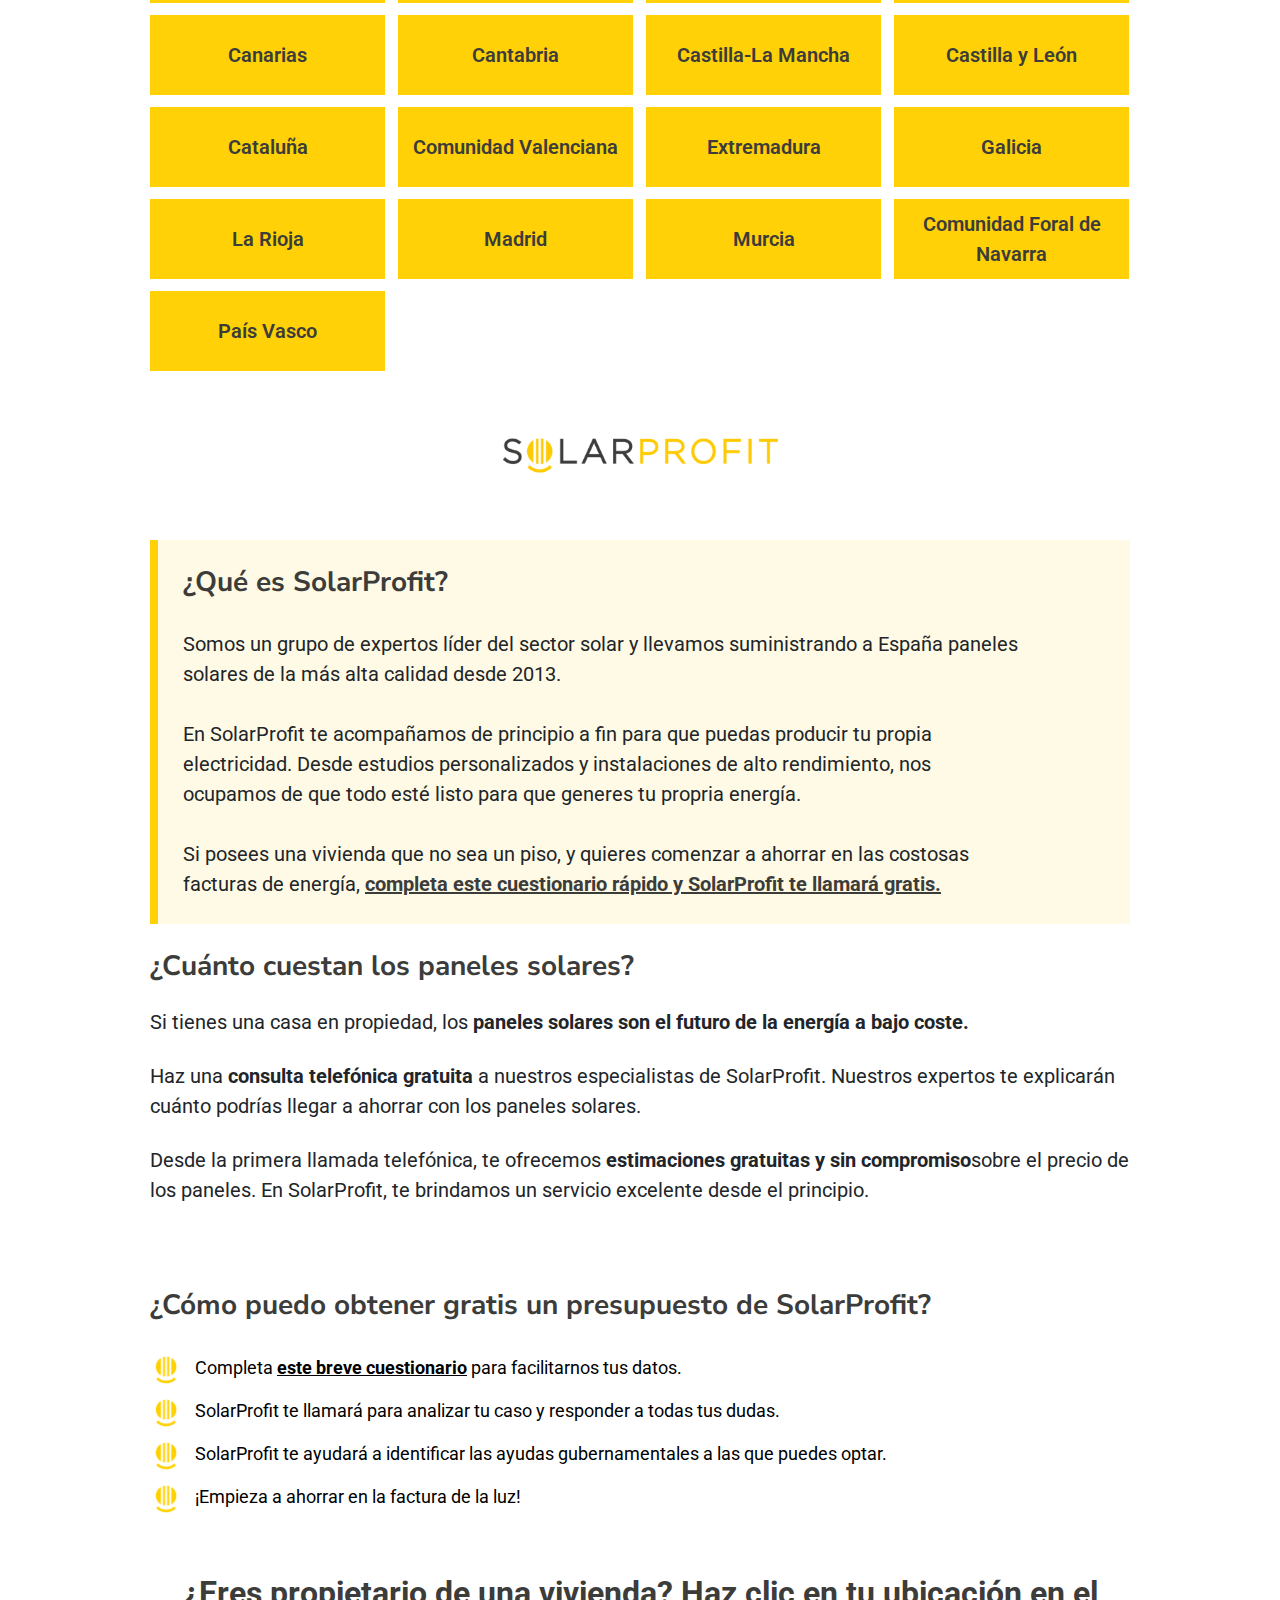
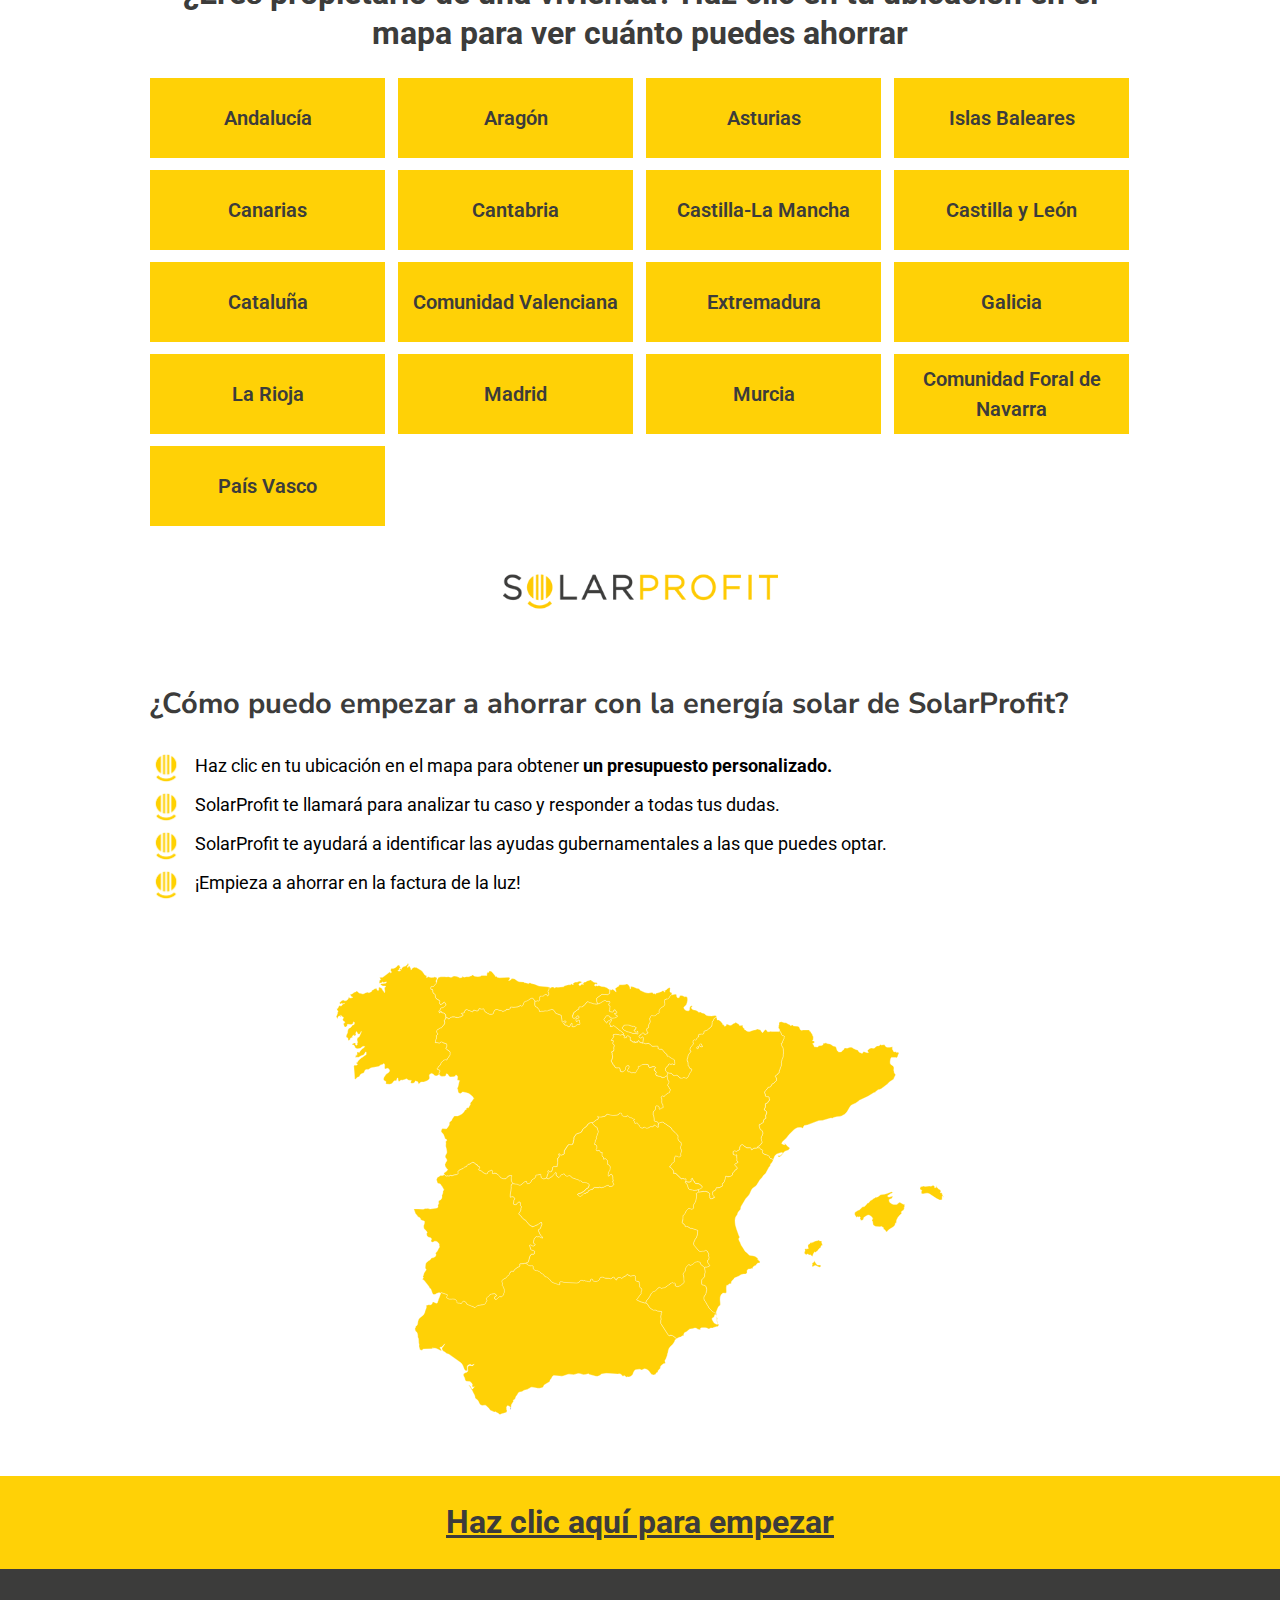
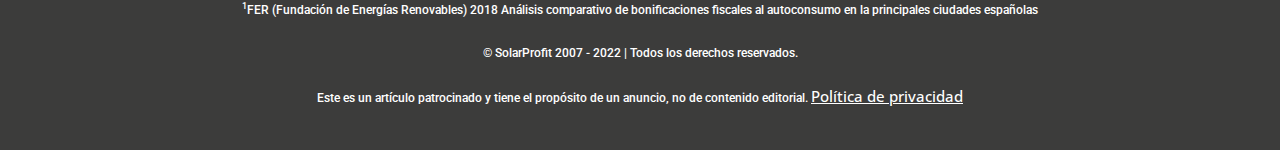
==== commit 804b05bb: "finished" ====
--- a/index.html
+++ b/index.html
@@ -11,18 +11,21 @@
   <link rel="stylesheet" href="assets/css/style.css">
 </head>
 
-<body>
-  <!-- all codes for ===***header***=== starts from here -->
+<body onscroll="scrollFix()">
+  <!-- all codes for ===***header***=== starts from here  -->
   <header class="header">
     <div class="container w-980">
-      <h2 class="adver">Publirreportaje</h2>
+      <h2 class="adver pb-md-0 pb-2">Publirreportaje</h2>
       <div class="main">
          <div class="row align-items-center">
-            <div class="col-sm-6 text-center text-sm-start">
+            <div class="col-6 text-center text-sm-start">
                <img class="img-fluid logo-lg" src="assets/images/solar-profit-logo.png" alt="img">
             </div>
-            <div class="col-sm-6 text-end d-none d-sm-block">
-               <a class="btn btn-black rounded-0"href="solar-profit-v1.html">Presupuestos</a>
+
+            <div class="col-6 text-end">
+               <div class="scroll-fix">
+                  <a class="btn btn-black" href="solar-profit-v1.html">Presupuestos</a>
+               </div>
             </div>
          </div>
       </div>
@@ -34,7 +37,7 @@
   <!-- all codes for ===***banner***=== starts from here -->
   <section class="hero">
    <div class="top-section">
-      <div class="container">
+      <div class="container position-relative">
          <div class="social-media">
             <a href="#"><i class="fab fa-facebook-f"></i></a>
             <a href="#"><i class="fab fa-twitter"></i></a>
@@ -57,10 +60,17 @@
                se dan cuenta de que podrían ahorrar dinero instalando paneles solares.
             </p>
          </div>
-      </div>
+
+         <div class="lines">
+            <span class="line"></span>
+            <span class="line"></span>
+            <span class="line"></span>
+         </div>
+      </div>
+      
    </div>
    <div class="bottom-section">
-      <div class="container">
+      <div class="container pb-0">
          <div class="image-container">
             <img class="img-fluid w-100" src="assets/images/eco-experts-sp-es-branded-hero-2.jpg" alt="image">
             <p class="pic-detailed">Muchos españoles están reduciendo su factura de la luz con la instalación de paneles solares.</p>
@@ -241,5 +251,27 @@
   <script src="assets/vendor/bootstrap/js/bootstrap.min.js"></script>
   <script src="assets/js/custom.js"></script>
   <!-- .........script ended............. -->
+
+  <script>
+   function scrollFix(){
+      let element = document.querySelector('.scroll-fix');
+      let elementAdver = document.querySelector('.adver');
+      let rectAdver = elementAdver.getBoundingClientRect();
+      let rect = element.getBoundingClientRect();
+
+      let top = rect.top;
+      let toprectAdver = rectAdver.top;
+
+      if(top <= 0){
+         element.classList.add('fixed-top')
+      }
+
+      if(toprectAdver >= 5){
+         element.classList.remove('fixed-top');
+      }
+
+
+   }
+  </script>
 </body>
 </html>--- a/assets/css/style.css
+++ b/assets/css/style.css
@@ -1,692 +1 @@
-/*=== abstracts css start === */
-@import url("https://fonts.googleapis.com/css2?family=Montserrat:wght@100;300;400;500;700&family=Nunito+Sans:wght@300;400;700;800&family=Open+Sans:wght@300;400;500;700&family=Roboto:wght@300;400;500;700&display=swap");
-/*===// end of abstracts css === */
-/*=== base css start === */
-* {
-  margin: 0;
-  padding: 0;
-  outline: none;
-  box-sizing: border-box;
-}
-
-::after, ::before {
-  box-sizing: border-box;
-}
-
-h1, h2, h3, h4, h5, h6, ol, ul, p, address, strong, i {
-  margin-top: 0px;
-  margin-bottom: 0px;
-}
-
-ul, li {
-  list-style: none;
-}
-
-a, a:hover {
-  text-decoration: none;
-}
-
-body {
-  font-family: "Roboto", sans-serif;
-}
-
-/*===// end of base css === */
-/*=== layouts css start === */
-.header {
-  padding: 5px 0;
-}
-.header .image {
-  text-align: center;
-}
-.header .image img {
-  width: 100%;
-  max-width: 160px;
-}
-.header .w-980 {
-  max-width: 1004px;
-}
-.header .adver {
-  font-family: "Roboto", sans-serif;
-  font-weight: 400;
-  font-size: 20px;
-  text-align: center;
-  line-height: 35px;
-}
-
-.logo-lg {
-  width: 100%;
-  max-width: 275px;
-}
-
-.footer {
-  padding: 30px 0;
-  background: #3c3c3b;
-  color: #fff;
-}
-.footer p {
-  color: #e5e8ec;
-  font-size: 15px;
-  font-family: "Open Sans", sans-serif;
-  padding-bottom: 10px;
-}
-.footer a {
-  color: #fff;
-  text-decoration: underline;
-  font-size: 15px;
-  font-family: "Open Sans", sans-serif;
-  font-weight: 500;
-}
-.footer .policy {
-  border-right: 2px solid #fff;
-}
-.footer .footer-small-font {
-  font-family: "Roboto", sans-serif;
-  font-weight: 500;
-  font-size: 12px;
-  line-height: 23px;
-  color: #fff;
-}
-.footer .footer-small-font:not(:last-child) {
-  padding-bottom: 20px;
-}
-
-@media (min-width: 1500px) {
-  .banner {
-    padding-bottom: 50px;
-  }
-}
-.banner .main {
-  background: #FFD106;
-}
-.banner .main .section-header h1 {
-  font-family: "Montserrat", sans-serif;
-  font-weight: 600;
-  font-size: 31px;
-  text-align: center;
-  padding: 32px 0;
-  color: #3c3c3b;
-}
-@media (max-width: 991px) {
-  .banner .main .section-header h1 {
-    font-size: 24px;
-  }
-}
-@media (max-width: 767px) {
-  .banner .main .section-header h1 {
-    font-size: 20px;
-    padding: 15px;
-    line-height: 29px;
-  }
-}
-@media (min-width: 1500px) {
-  .banner .main .image img {
-    position: relative;
-    z-index: 999;
-    margin-bottom: -50px;
-  }
-}
-
-.hero .container {
-  max-width: 1004px;
-}
-.hero .top-section {
-  background: #FFD106;
-  padding-bottom: 270px;
-}
-@media (max-width: 767px) {
-  .hero .top-section {
-    padding-bottom: 180px;
-  }
-}
-@media (max-width: 575px) {
-  .hero .top-section {
-    padding-bottom: 120px;
-  }
-}
-.hero .top-section .social-media {
-  padding-top: 20px;
-}
-.hero .top-section .social-media a {
-  display: inline-block;
-  margin-right: 10px;
-}
-.hero .top-section .social-media a i {
-  color: #000;
-  font-size: 20px;
-}
-.hero .top-section .social-media .text h5 {
-  font-family: "Roboto", sans-serif;
-  font-weight: 500;
-  font-size: 16px;
-  line-height: 20px;
-  color: #000;
-}
-.hero .top-section .social-media .text p {
-  font-family: "Roboto", sans-serif;
-  font-weight: 500;
-  font-size: 14px;
-  line-height: 20px;
-  color: #000;
-}
-.hero .top-section .main-content h1 {
-  font-family: "Nunito Sans", sans-serif;
-  font-weight: 700;
-  font-size: 41px;
-  color: #000;
-  padding-top: 15px;
-}
-@media (max-width: 991px) {
-  .hero .top-section .main-content h1 {
-    font-size: 36px;
-  }
-}
-@media (max-width: 767px) {
-  .hero .top-section .main-content h1 {
-    font-size: 27px;
-  }
-}
-.hero .top-section .main-content p {
-  font-family: "Roboto", sans-serif;
-  font-weight: 400;
-  font-size: 28px;
-  color: #000;
-  padding: 20px 0;
-}
-@media (max-width: 991px) {
-  .hero .top-section .main-content p {
-    font-size: 28px;
-  }
-}
-@media (max-width: 767px) {
-  .hero .top-section .main-content p {
-    font-size: 17px;
-  }
-}
-@media (min-width: 1000px) {
-  .hero .top-section .main-content p {
-    white-space: pre-line;
-  }
-}
-.hero .bottom-section {
-  margin-top: -270px;
-  position: relative;
-  z-index: 1;
-}
-@media (max-width: 767px) {
-  .hero .bottom-section {
-    margin-top: -180px;
-  }
-}
-@media (max-width: 575px) {
-  .hero .bottom-section {
-    margin-top: -120px;
-  }
-}
-.hero .bottom-section .image-container img {
-  padding-bottom: -100px;
-}
-.hero .bottom-section .image-container .pic-detailed {
-  font-family: "Roboto", sans-serif;
-  font-weight: 500;
-  font-size: 14px;
-  line-height: 25px;
-  color: #AAAAAA;
-  padding-top: 10px;
-}
-@media (max-width: 767px) {
-  .hero .bottom-section .image-container .pic-detailed {
-    font-size: 12px;
-  }
-}
-
-/*===// end of layouts css === */
-/*=== components css start === */
-.btn-black {
-  background: #3C3C3B;
-  color: #fff;
-  font-family: "Roboto", sans-serif;
-  font-weight: 500;
-  font-size: 20px;
-  line-height: 50px;
-  padding: 0 40px;
-}
-@media (max-width: 767px) {
-  .btn-black {
-    line-height: 40px;
-    padding: 0 20px;
-  }
-}
-.btn-black:hover {
-  color: #fff;
-}
-
-.btn-yellow {
-  background: #FFD106;
-  color: #3c3c3b;
-  font-size: 20px;
-  font-family: "Roboto", sans-serif;
-  font-weight: 600;
-  border-radius: 0;
-  text-align: center;
-  height: 80px;
-  width: 100%;
-  max-width: 235px;
-  display: flex;
-  align-items: center;
-  justify-content: center;
-  padding: 5px;
-}
-@media (max-width: 767px) {
-  .btn-yellow {
-    font-size: 15px;
-  }
-}
-.btn-yellow:hover {
-  background: #3c3c3b;
-  color: #fff;
-}
-
-.why-invest-solar {
-  padding: 40px 0 55px;
-}
-@media (max-width: 767px) {
-  .why-invest-solar {
-    padding: 40px 0 35px;
-  }
-}
-.why-invest-solar .container {
-  max-width: 1170px;
-}
-.why-invest-solar .section-header {
-  padding-top: 15px;
-  text-align: center;
-  position: relative;
-}
-.why-invest-solar .section-header::before {
-  content: "";
-  position: absolute;
-  top: 50%;
-  left: 0;
-  width: 100%;
-  height: 3px;
-  background: #FFD106;
-}
-.why-invest-solar .section-header h2 {
-  font-family: "Montserrat", sans-serif;
-  font-weight: 600;
-  font-size: 31px;
-  text-align: center;
-  color: #3c3c3b;
-  position: relative;
-  background: #fff;
-  display: inline-block;
-}
-@media (max-width: 991px) {
-  .why-invest-solar .section-header h2 {
-    font-size: 24px;
-  }
-}
-@media (max-width: 767px) {
-  .why-invest-solar .section-header h2 {
-    font-size: 20px;
-  }
-}
-.why-invest-solar .section-body .solar-criteria-details {
-  padding: 55px 0 30px;
-}
-@media (max-width: 767px) {
-  .why-invest-solar .section-body .solar-criteria-details {
-    padding-top: 25px;
-  }
-}
-.why-invest-solar .section-body .solar-criteria-details .item-card {
-  height: 100%;
-  text-align: center;
-  background: #fff;
-}
-@media (min-width: 1400px) {
-  .why-invest-solar .section-body .solar-criteria-details .item-card {
-    padding: 0 50px;
-  }
-}
-@media (max-width: 767px) {
-  .why-invest-solar .section-body .solar-criteria-details .item-card {
-    border-top: 1px solid #FFD106;
-    border-bottom: 1px solid #FFD106;
-    padding-bottom: 20px;
-  }
-}
-.why-invest-solar .section-body .solar-criteria-details .item-card .image {
-  text-align: center;
-  border-bottom: 3px solid #FFD106;
-  max-width: 180px;
-  margin: auto;
-}
-.why-invest-solar .section-body .solar-criteria-details .item-card .image img {
-  width: 128px;
-}
-.why-invest-solar .section-body .solar-criteria-details .item-card .text {
-  padding-top: 20px;
-}
-.why-invest-solar .section-body .solar-criteria-details .item-card .text h3 {
-  font-family: "Montserrat", sans-serif;
-  font-weight: 700;
-  font-size: 20px;
-  padding-bottom: 15px;
-  color: #444444;
-}
-@media (max-width: 991px) {
-  .why-invest-solar .section-body .solar-criteria-details .item-card .text h3 {
-    font-size: 18px;
-  }
-}
-.why-invest-solar .section-body .solar-criteria-details .item-card .text p {
-  font-family: "Open Sans", sans-serif;
-  font-weight: 400;
-  font-size: 18px;
-  color: #444444;
-}
-@media (max-width: 991px) {
-  .why-invest-solar .section-body .solar-criteria-details .item-card .text p {
-    font-size: 16px;
-  }
-}
-
-.awards {
-  background: #FFF8D9;
-  padding: 25px 0;
-}
-.awards .container {
-  max-width: 1170px;
-}
-.awards .contents {
-  display: grid;
-  grid-template-columns: repeat(7, 1fr);
-  text-align: center;
-  gap: 15px;
-}
-@media (max-width: 991px) {
-  .awards .contents {
-    grid-template-columns: repeat(4, 1fr);
-    gap: 20px;
-  }
-}
-@media (max-width: 575px) {
-  .awards .contents {
-    grid-template-columns: repeat(3, 1fr);
-    gap: 20px;
-  }
-}
-.awards .contents img {
-  max-height: 55px;
-  opacity: 0.7;
-}
-
-.solar-properties {
-  padding: 30px 0;
-}
-.solar-properties .container {
-  max-width: 1004px;
-}
-.solar-properties h2 {
-  font-family: "Nunito Sans", sans-serif;
-  font-weight: 700;
-  font-size: 28px;
-  line-height: 34px;
-  color: #3c3c3b;
-}
-@media (max-width: 767px) {
-  .solar-properties h2 {
-    font-size: 25px;
-  }
-}
-.solar-properties .propery-list {
-  padding: 20px 0 20px 20px;
-  margin: 20px 0;
-  border-left: 8px solid #FFD106;
-  background: #fffae5;
-}
-.solar-properties .propery-list li {
-  font-family: "Roboto", sans-serif;
-  font-weight: 400;
-  font-size: 17px;
-  line-height: 30px;
-  color: #000;
-  padding: 5px 0;
-  position: relative;
-  padding-left: 45px;
-}
-@media (max-width: 757px) {
-  .solar-properties .propery-list li {
-    font-size: 15px;
-  }
-}
-.solar-properties .propery-list li::before {
-  content: "";
-  position: absolute;
-  left: 0;
-  width: 32px;
-  height: 32px;
-  background: url(../images/solarprofit-favicon-yellow.png) no-repeat center center/contain;
-}
-@media (max-width: 757px) {
-  .solar-properties .propery-list li::before {
-    top: 10px;
-  }
-}
-.solar-properties .propery-list li strong {
-  font-weight: 700;
-}
-.solar-properties .propery-list li a {
-  color: #000;
-  font-weight: 700;
-  text-decoration: underline;
-}
-.solar-properties p {
-  font-family: "Roboto", sans-serif;
-  font-weight: 400;
-  font-size: 20px;
-  line-height: 35px;
-  color: #000;
-  padding: 5px 0;
-}
-@media (max-width: 757px) {
-  .solar-properties p {
-    font-size: 16px;
-    line-height: inherit;
-  }
-}
-.solar-properties p a {
-  font-weight: 700;
-  text-decoration: underline;
-  color: #000;
-}
-
-.near-location-service .container {
-  max-width: 1004px;
-}
-.near-location-service h2 {
-  font-weight: 700;
-  text-align: center;
-  font-size: 32px;
-  line-height: 40px;
-  color: #3c3c3b;
-}
-@media (max-width: 767px) {
-  .near-location-service h2 {
-    font-size: 21px;
-    padding: 14px 30px;
-    line-height: inherit;
-  }
-}
-.near-location-service h2 a {
-  color: #3c3c3b;
-}
-.near-location-service .locations {
-  padding: 25px 0;
-  display: grid;
-  grid-template-columns: repeat(4, 1fr);
-  gap: 12px;
-}
-@media (max-width: 991px) {
-  .near-location-service .locations {
-    grid-template-columns: repeat(3, 1fr);
-  }
-}
-@media (max-width: 575px) {
-  .near-location-service .locations {
-    grid-template-columns: repeat(2, 1fr);
-  }
-}
-
-.cost-and-details .container {
-  max-width: 1004px;
-}
-.cost-and-details h2 {
-  font-family: "Nunito Sans", sans-serif;
-  font-weight: 700;
-  font-size: 28px;
-  line-height: 34px;
-  color: #3c3c3b;
-}
-@media (max-width: 767px) {
-  .cost-and-details h2 {
-    font-size: 25px;
-  }
-}
-.cost-and-details p {
-  white-space: pre-line;
-  font-family: "Roboto", sans-serif;
-  font-weight: 400;
-  font-size: 20px;
-}
-.cost-and-details p strong, .cost-and-details p a {
-  font-weight: 700;
-}
-@media (max-width: 767px) {
-  .cost-and-details p {
-    font-size: 15px;
-    line-height: inherit;
-  }
-}
-.cost-and-details p a {
-  color: #3c3c3b;
-  text-decoration: underline;
-}
-.cost-and-details .what-is-solarProfit {
-  padding: 25px;
-  margin: 25px 0;
-  background: #fffae5;
-  border-left: 8px solid #FFD106;
-}
-.cost-and-details .free-quote {
-  padding: 35px 0 55px;
-}
-.cost-and-details .free-quote ul {
-  padding-left: 0;
-}
-.cost-and-details .free-quote ul li {
-  padding: 8px 0;
-  font-family: "Roboto", sans-serif;
-  font-weight: 400;
-  font-size: 18px;
-  color: #000;
-  position: relative;
-  padding-left: 45px;
-}
-@media (max-width: 767px) {
-  .cost-and-details .free-quote ul li {
-    font-size: 15px;
-  }
-}
-.cost-and-details .free-quote ul li::before {
-  content: "";
-  position: absolute;
-  left: 0;
-  width: 32px;
-  height: 32px;
-  background: url(../images/solarprofit-favicon-yellow.png) no-repeat center center/contain;
-  z-index: 999;
-}
-.cost-and-details .free-quote ul li img {
-  max-width: 32px;
-  margin-right: 10px;
-}
-.cost-and-details .free-quote ul li strong, .cost-and-details .free-quote ul li a {
-  font-weight: 700;
-}
-.cost-and-details .free-quote ul li a {
-  color: #000;
-  text-decoration: underline;
-}
-
-.saving-with-solar .container {
-  max-width: 1004px;
-}
-.saving-with-solar h2 {
-  font-family: "Nunito Sans", sans-serif;
-  font-weight: 700;
-  font-size: 29px;
-  line-height: 34px;
-  color: #3c3c3b;
-  padding: 55px 0 25px;
-}
-@media (max-width: 767px) {
-  .saving-with-solar h2 {
-    font-size: 25px;
-  }
-}
-.saving-with-solar ul {
-  padding-left: 0;
-}
-.saving-with-solar ul li {
-  padding: 6px 0;
-  font-family: "Roboto", sans-serif;
-  font-weight: 400;
-  font-size: 18px;
-  color: #000;
-  position: relative;
-  padding-left: 45px;
-}
-@media (max-width: 767px) {
-  .saving-with-solar ul li {
-    font-size: 15px;
-  }
-}
-.saving-with-solar ul li::before {
-  content: "";
-  position: absolute;
-  left: 0;
-  width: 32px;
-  height: 32px;
-  background: url(../images/solarprofit-favicon-yellow.png) no-repeat center center/contain;
-  z-index: 999;
-}
-.saving-with-solar ul li img {
-  max-width: 32px;
-  margin-right: 10px;
-}
-.saving-with-solar .let-start {
-  font-family: "Roboto", sans-serif;
-  font-weight: 700;
-  font-size: 32px;
-  line-height: 57px;
-  padding: 18px 0;
-  background: #FFD106;
-}
-@media (max-width: 767px) {
-  .saving-with-solar .let-start {
-    font-size: 28px;
-  }
-}
-@media (max-width: 575px) {
-  .saving-with-solar .let-start {
-    font-size: 22px;
-  }
-}
-.saving-with-solar .let-start a {
-  color: #3c3c3b;
-  text-decoration: underline;
-}
-
-/*===// end of components css === *//*# sourceMappingURL=style.css.map */+@import"https://fonts.googleapis.com/css2?family=Montserrat:wght@100;300;400;500;700&family=Nunito+Sans:wght@300;400;700;800&family=Open+Sans:wght@300;400;500;700&family=Roboto:wght@300;400;500;700&display=swap";*{margin:0;padding:0;outline:none;box-sizing:border-box}::after,::before{box-sizing:border-box}h1,h2,h3,h4,h5,h6,ol,ul,p,address,strong,i{margin-top:0px;margin-bottom:0px}ul,li{list-style:none}a,a:hover{text-decoration:none}body{font-family:"Roboto",sans-serif}.header{padding:5px 0}.header .image{text-align:center}.header .image img{width:100%;max-width:160px}.header .w-980{max-width:1004px}.header .adver{font-family:"Roboto",sans-serif;font-weight:400;font-size:20px;text-align:center;line-height:35px}.header .scroll-fix{transition:all .3s linear;padding:10px 0}@media(max-width: 575px){.header .scroll-fix{padding:0}.header .scroll-fix .btn-black{font-size:14px}}.header .scroll-fix.fixed-top{width:100%;background-color:#d1d1d1;text-align:center;left:0;transition:all .3s linear}.header .scroll-fix.fixed-top .btn-black{width:400px;transition:all .3s linear}@media(max-width: 575px){.header .scroll-fix.fixed-top .btn-black{width:100%}}.logo-lg{width:100%;max-width:275px}.footer{padding:30px 0;background:#3c3c3b;color:#fff}.footer p{color:#e5e8ec;font-size:15px;font-family:"Open Sans",sans-serif;padding-bottom:10px}.footer a{color:#fff;text-decoration:underline;font-size:15px;font-family:"Open Sans",sans-serif;font-weight:500}.footer .policy{border-right:2px solid #fff}.footer .footer-small-font{font-family:"Roboto",sans-serif;font-weight:500;font-size:12px;line-height:23px;color:#fff}.footer .footer-small-font:not(:last-child){padding-bottom:20px}@media(min-width: 1500px){.banner{padding-bottom:50px}}.banner .main{background:#ffd106}.banner .main .section-header h1{font-family:"Montserrat",sans-serif;font-weight:600;font-size:31px;text-align:center;padding:32px 0;color:#3c3c3b}@media(max-width: 991px){.banner .main .section-header h1{font-size:24px}}@media(max-width: 767px){.banner .main .section-header h1{font-size:20px;padding:15px;line-height:29px}}@media(min-width: 1500px){.banner .main .image img{position:relative;z-index:999;margin-bottom:-50px}}.hero .container{max-width:1004px;padding-bottom:270px}@media(max-width: 767px){.hero .container{padding-bottom:180px}}@media(max-width: 575px){.hero .container{padding-bottom:120px}}.hero .top-section{background:#ffd106}.hero .top-section .social-media{padding-top:20px}.hero .top-section .social-media a{display:inline-block;margin-right:10px}.hero .top-section .social-media a i{color:#000;font-size:20px}.hero .top-section .social-media .text h5{font-family:"Roboto",sans-serif;font-weight:500;font-size:16px;line-height:20px;color:#000}.hero .top-section .social-media .text p{font-family:"Roboto",sans-serif;font-weight:500;font-size:14px;line-height:20px;color:#000}.hero .top-section .main-content h1{font-family:"Nunito Sans",sans-serif;font-weight:700;font-size:41px;color:#000;padding-top:15px}@media(max-width: 991px){.hero .top-section .main-content h1{font-size:36px}}@media(max-width: 767px){.hero .top-section .main-content h1{font-size:27px}}.hero .top-section .main-content p{font-family:"Roboto",sans-serif;font-weight:400;font-size:28px;color:#000;padding:20px 0}@media(max-width: 991px){.hero .top-section .main-content p{font-size:28px}}@media(max-width: 767px){.hero .top-section .main-content p{font-size:17px}}@media(min-width: 1000px){.hero .top-section .main-content p{white-space:pre-line}}.hero .top-section .lines{position:absolute;right:calc(100% + 40px);bottom:0;z-index:999;height:80%;display:flex}.hero .top-section .lines .line{display:block;width:6px;height:100%;background:#fff;margin-left:10px}.hero .bottom-section{margin-top:-270px;position:relative;z-index:1}@media(max-width: 767px){.hero .bottom-section{margin-top:-180px}}@media(max-width: 575px){.hero .bottom-section{margin-top:-120px}}.hero .bottom-section .image-container img{padding-bottom:-100px}.hero .bottom-section .image-container .pic-detailed{font-family:"Roboto",sans-serif;font-weight:500;font-size:14px;line-height:25px;color:#aaa;padding-top:10px}@media(max-width: 767px){.hero .bottom-section .image-container .pic-detailed{font-size:12px}}.btn-black{background:#3c3c3b;color:#fff;font-family:"Roboto",sans-serif;font-weight:500;font-size:20px;line-height:50px;padding:0 40px;transition:all .2s linear}@media(max-width: 767px){.btn-black{line-height:40px;padding:0 20px}}.btn-black:hover{color:#fff}.btn-yellow{background:#ffd106;color:#3c3c3b;font-size:20px;font-family:"Roboto",sans-serif;font-weight:600;border-radius:0;text-align:center;height:80px;width:100%;max-width:235px;display:flex;align-items:center;justify-content:center;padding:5px}@media(max-width: 767px){.btn-yellow{font-size:15px}}.btn-yellow:hover{background:#3c3c3b;color:#fff}.why-invest-solar{padding:40px 0 55px}@media(max-width: 767px){.why-invest-solar{padding:40px 0 35px}}.why-invest-solar .container{max-width:1170px}.why-invest-solar .section-header{padding-top:15px;text-align:center;position:relative}.why-invest-solar .section-header::before{content:"";position:absolute;top:50%;left:0;width:100%;height:3px;background:#ffd106}.why-invest-solar .section-header h2{font-family:"Montserrat",sans-serif;font-weight:600;font-size:31px;text-align:center;color:#3c3c3b;position:relative;background:#fff;display:inline-block}@media(max-width: 991px){.why-invest-solar .section-header h2{font-size:24px}}@media(max-width: 767px){.why-invest-solar .section-header h2{font-size:20px}}.why-invest-solar .section-body .solar-criteria-details{padding:55px 0 30px}@media(max-width: 767px){.why-invest-solar .section-body .solar-criteria-details{padding-top:25px}}.why-invest-solar .section-body .solar-criteria-details .item-card{height:100%;text-align:center;background:#fff}@media(min-width: 1400px){.why-invest-solar .section-body .solar-criteria-details .item-card{padding:0 50px}}@media(max-width: 767px){.why-invest-solar .section-body .solar-criteria-details .item-card{border-top:1px solid #ffd106;border-bottom:1px solid #ffd106;padding-bottom:20px}}.why-invest-solar .section-body .solar-criteria-details .item-card .image{text-align:center;border-bottom:3px solid #ffd106;max-width:180px;margin:auto}.why-invest-solar .section-body .solar-criteria-details .item-card .image img{width:128px}.why-invest-solar .section-body .solar-criteria-details .item-card .text{padding-top:20px}.why-invest-solar .section-body .solar-criteria-details .item-card .text h3{font-family:"Montserrat",sans-serif;font-weight:700;font-size:20px;padding-bottom:15px;color:#444}@media(max-width: 991px){.why-invest-solar .section-body .solar-criteria-details .item-card .text h3{font-size:18px}}.why-invest-solar .section-body .solar-criteria-details .item-card .text p{font-family:"Open Sans",sans-serif;font-weight:400;font-size:18px;color:#444}@media(max-width: 991px){.why-invest-solar .section-body .solar-criteria-details .item-card .text p{font-size:16px}}.awards{background:#fff8d9;padding:25px 0}.awards .container{max-width:1170px}.awards .contents{display:grid;grid-template-columns:repeat(7, 1fr);text-align:center;gap:15px}@media(max-width: 991px){.awards .contents{grid-template-columns:repeat(4, 1fr);gap:20px}}@media(max-width: 575px){.awards .contents{grid-template-columns:repeat(3, 1fr);gap:20px}}.awards .contents img{max-height:55px;opacity:.7}.solar-properties{padding:30px 0}.solar-properties .container{max-width:1004px}.solar-properties h2{font-family:"Nunito Sans",sans-serif;font-weight:700;font-size:28px;line-height:34px;color:#3c3c3b}@media(max-width: 767px){.solar-properties h2{font-size:25px}}.solar-properties .propery-list{padding:20px 0 20px 20px;margin:20px 0;border-left:8px solid #ffd106;background:#fffae5}.solar-properties .propery-list li{font-family:"Roboto",sans-serif;font-weight:400;font-size:17px;line-height:30px;color:#000;padding:5px 0;position:relative;padding-left:45px}@media(max-width: 757px){.solar-properties .propery-list li{font-size:15px}}.solar-properties .propery-list li::before{content:"";position:absolute;left:0;width:32px;height:32px;background:url(../images/solarprofit-favicon-yellow.png) no-repeat center center/contain}@media(max-width: 757px){.solar-properties .propery-list li::before{top:10px}}.solar-properties .propery-list li strong{font-weight:700}.solar-properties .propery-list li a{color:#000;font-weight:700;text-decoration:underline}.solar-properties p{font-family:"Roboto",sans-serif;font-weight:400;font-size:20px;line-height:35px;color:#000;padding:5px 0}@media(max-width: 757px){.solar-properties p{font-size:16px;line-height:inherit}}.solar-properties p a{font-weight:700;text-decoration:underline;color:#000}.near-location-service .container{max-width:1004px}.near-location-service h2{font-weight:700;text-align:center;font-size:32px;line-height:40px;color:#3c3c3b}@media(max-width: 767px){.near-location-service h2{font-size:21px;padding:14px 30px;line-height:inherit}}.near-location-service h2 a{color:#3c3c3b}.near-location-service .locations{padding:25px 0;display:grid;grid-template-columns:repeat(4, 1fr);gap:12px}@media(max-width: 991px){.near-location-service .locations{grid-template-columns:repeat(3, 1fr)}}@media(max-width: 575px){.near-location-service .locations{grid-template-columns:repeat(2, 1fr)}}.cost-and-details .container{max-width:1004px}.cost-and-details h2{font-family:"Nunito Sans",sans-serif;font-weight:700;font-size:28px;line-height:34px;color:#3c3c3b}@media(max-width: 767px){.cost-and-details h2{font-size:25px}}.cost-and-details p{white-space:pre-line;font-family:"Roboto",sans-serif;font-weight:400;font-size:20px}.cost-and-details p strong,.cost-and-details p a{font-weight:700}@media(max-width: 767px){.cost-and-details p{font-size:15px;line-height:inherit}}.cost-and-details p a{color:#3c3c3b;text-decoration:underline}.cost-and-details .what-is-solarProfit{padding:25px;margin:25px 0;background:#fffae5;border-left:8px solid #ffd106}.cost-and-details .free-quote{padding:35px 0 55px}.cost-and-details .free-quote ul{padding-left:0}.cost-and-details .free-quote ul li{padding:8px 0;font-family:"Roboto",sans-serif;font-weight:400;font-size:18px;color:#000;position:relative;padding-left:45px}@media(max-width: 767px){.cost-and-details .free-quote ul li{font-size:15px}}.cost-and-details .free-quote ul li::before{content:"";position:absolute;left:0;width:32px;height:32px;background:url(../images/solarprofit-favicon-yellow.png) no-repeat center center/contain;z-index:999}.cost-and-details .free-quote ul li img{max-width:32px;margin-right:10px}.cost-and-details .free-quote ul li strong,.cost-and-details .free-quote ul li a{font-weight:700}.cost-and-details .free-quote ul li a{color:#000;text-decoration:underline}.saving-with-solar .container{max-width:1004px}.saving-with-solar h2{font-family:"Nunito Sans",sans-serif;font-weight:700;font-size:29px;line-height:34px;color:#3c3c3b;padding:55px 0 25px}@media(max-width: 767px){.saving-with-solar h2{font-size:25px}}.saving-with-solar ul{padding-left:0}.saving-with-solar ul li{padding:6px 0;font-family:"Roboto",sans-serif;font-weight:400;font-size:18px;color:#000;position:relative;padding-left:45px}@media(max-width: 767px){.saving-with-solar ul li{font-size:15px}}.saving-with-solar ul li::before{content:"";position:absolute;left:0;width:32px;height:32px;background:url(../images/solarprofit-favicon-yellow.png) no-repeat center center/contain;z-index:999}.saving-with-solar ul li img{max-width:32px;margin-right:10px}.saving-with-solar .let-start{font-family:"Roboto",sans-serif;font-weight:700;font-size:32px;line-height:57px;padding:18px 0;background:#ffd106}@media(max-width: 767px){.saving-with-solar .let-start{font-size:28px}}@media(max-width: 575px){.saving-with-solar .let-start{font-size:22px}}.saving-with-solar .let-start a{color:#3c3c3b;text-decoration:underline}/*# sourceMappingURL=style.css.map */